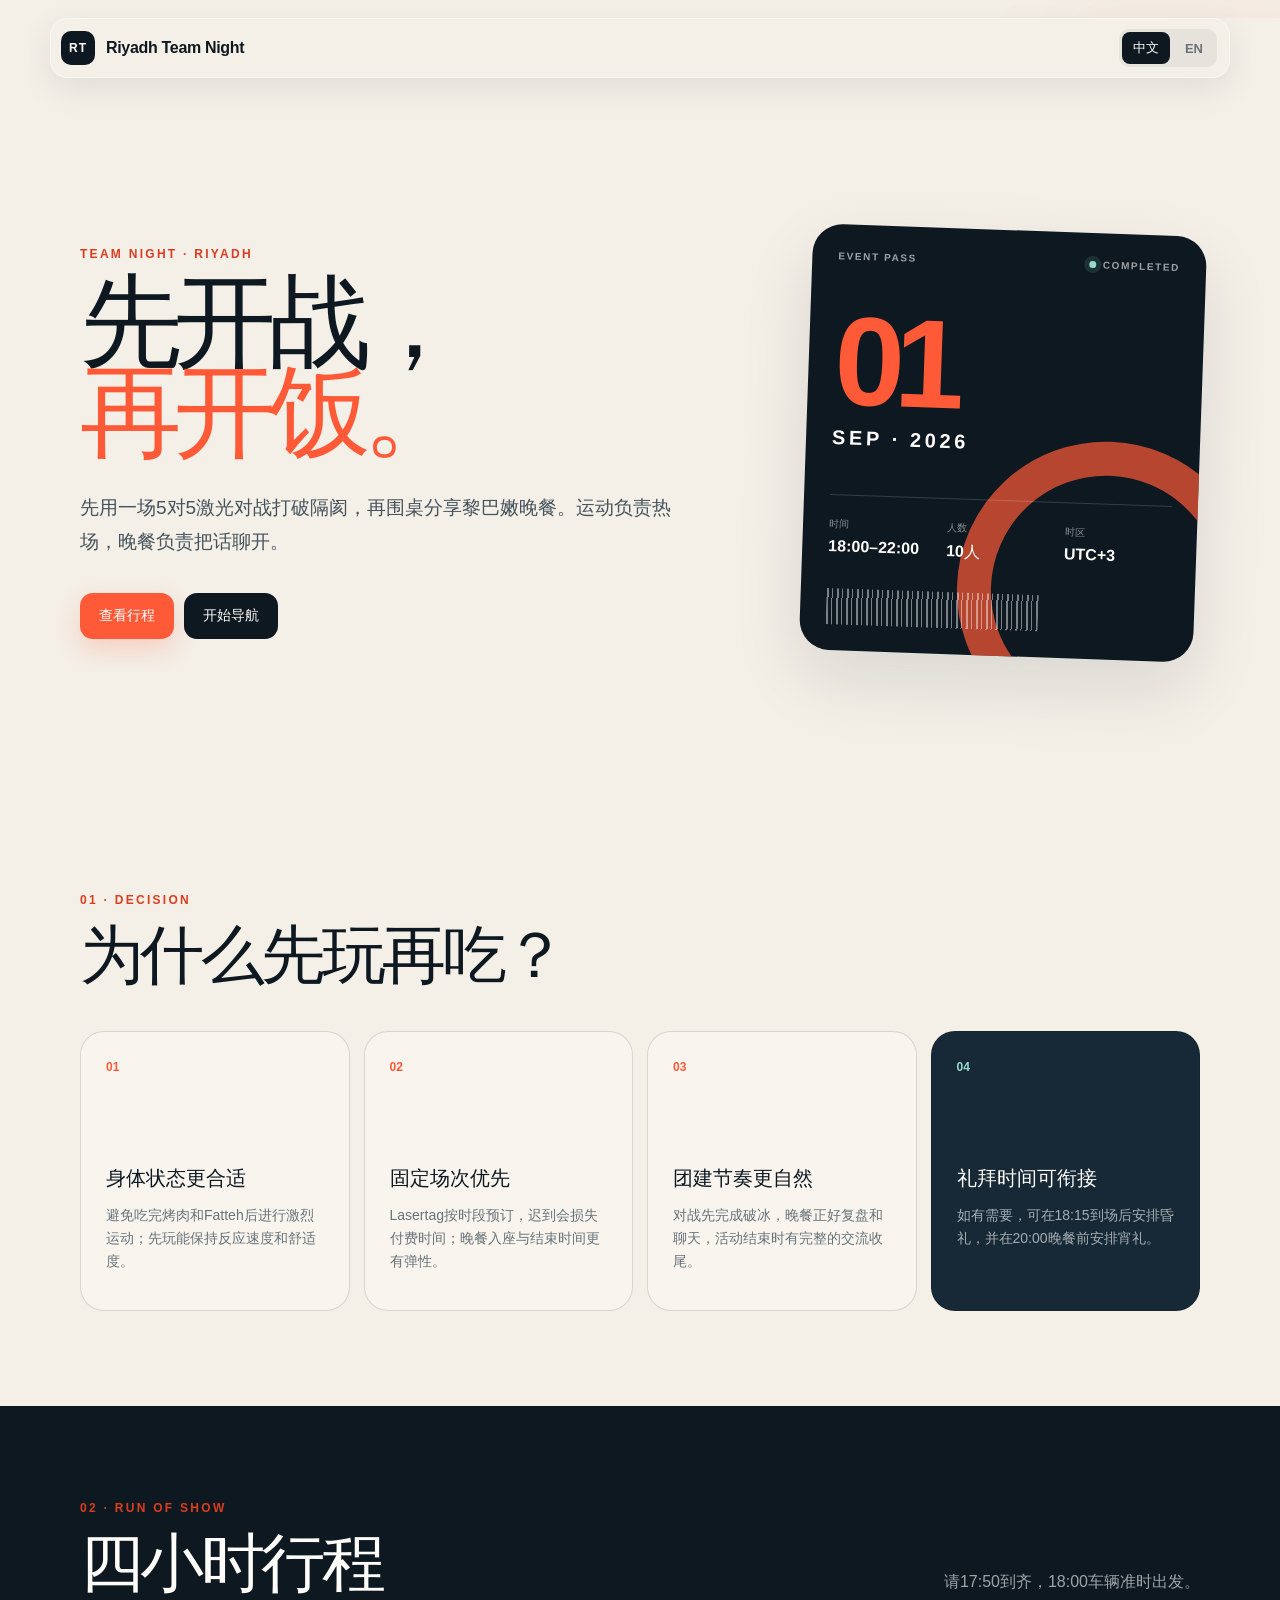
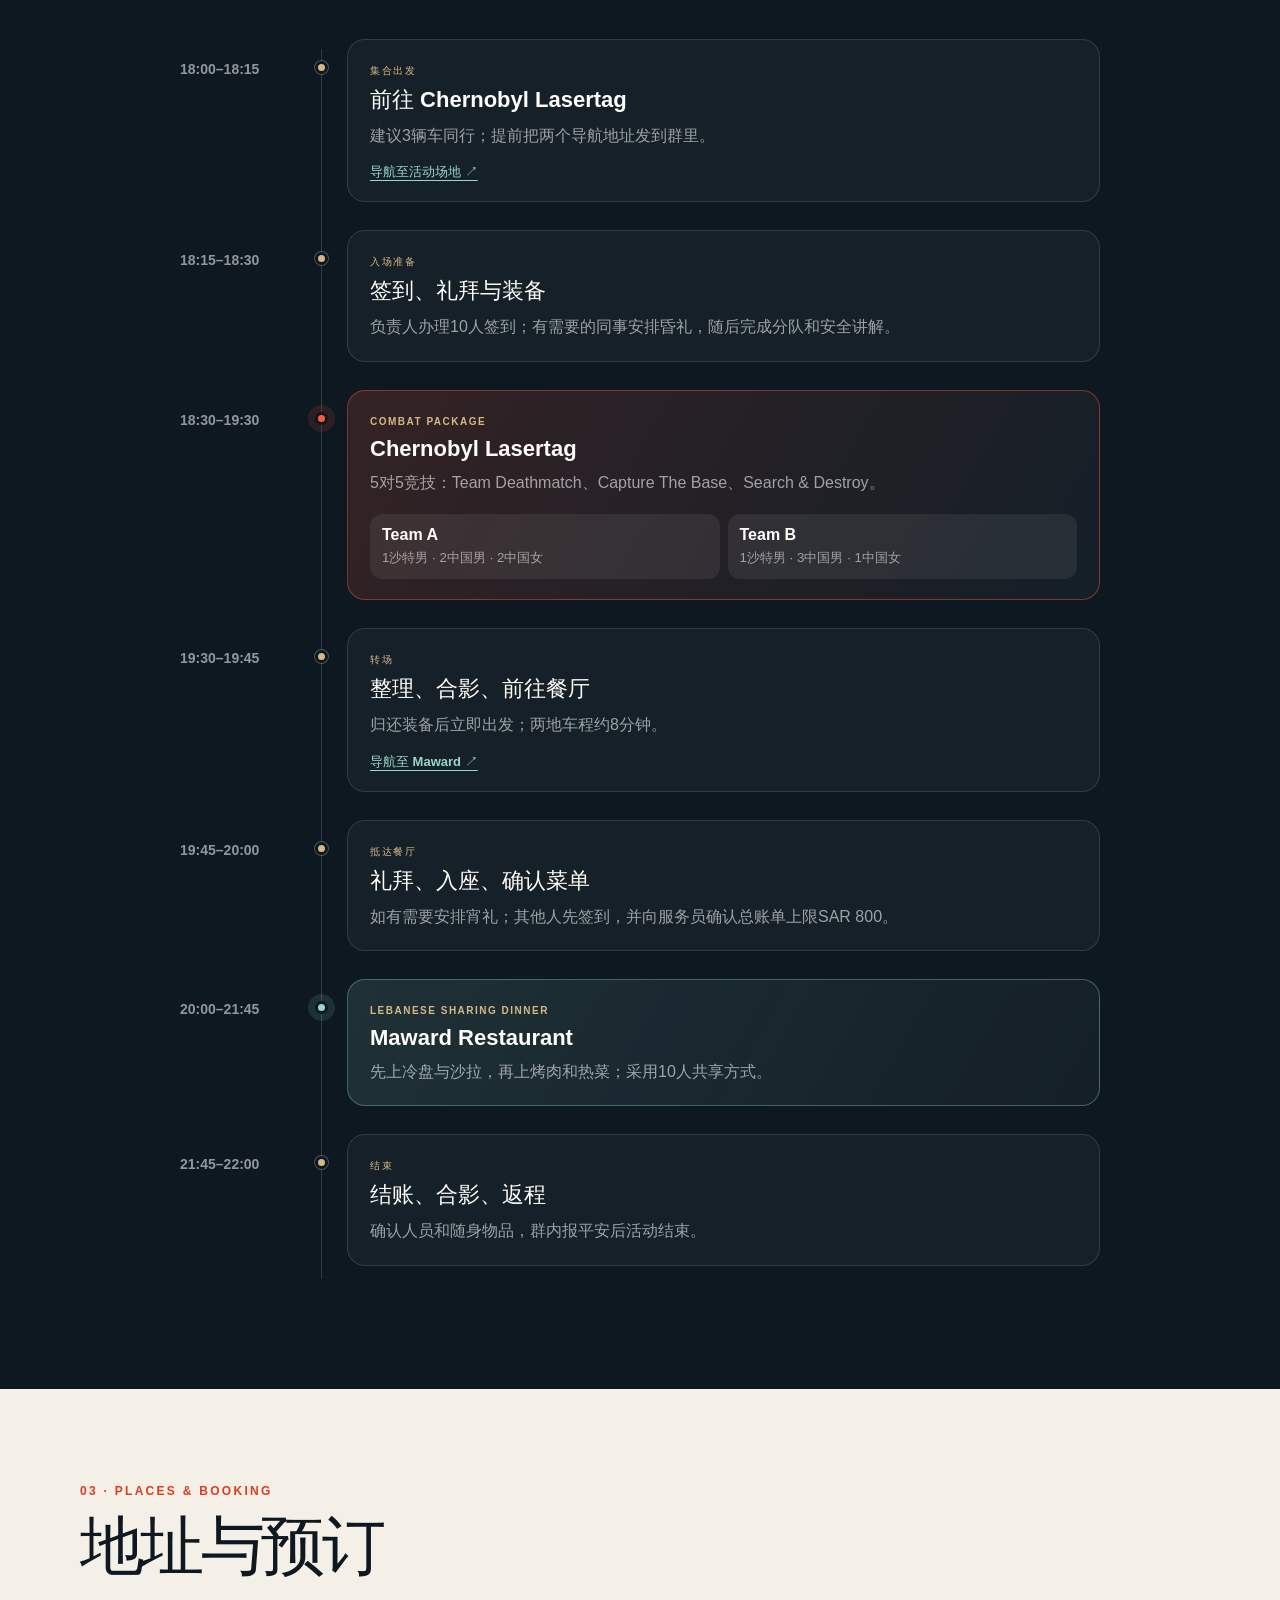
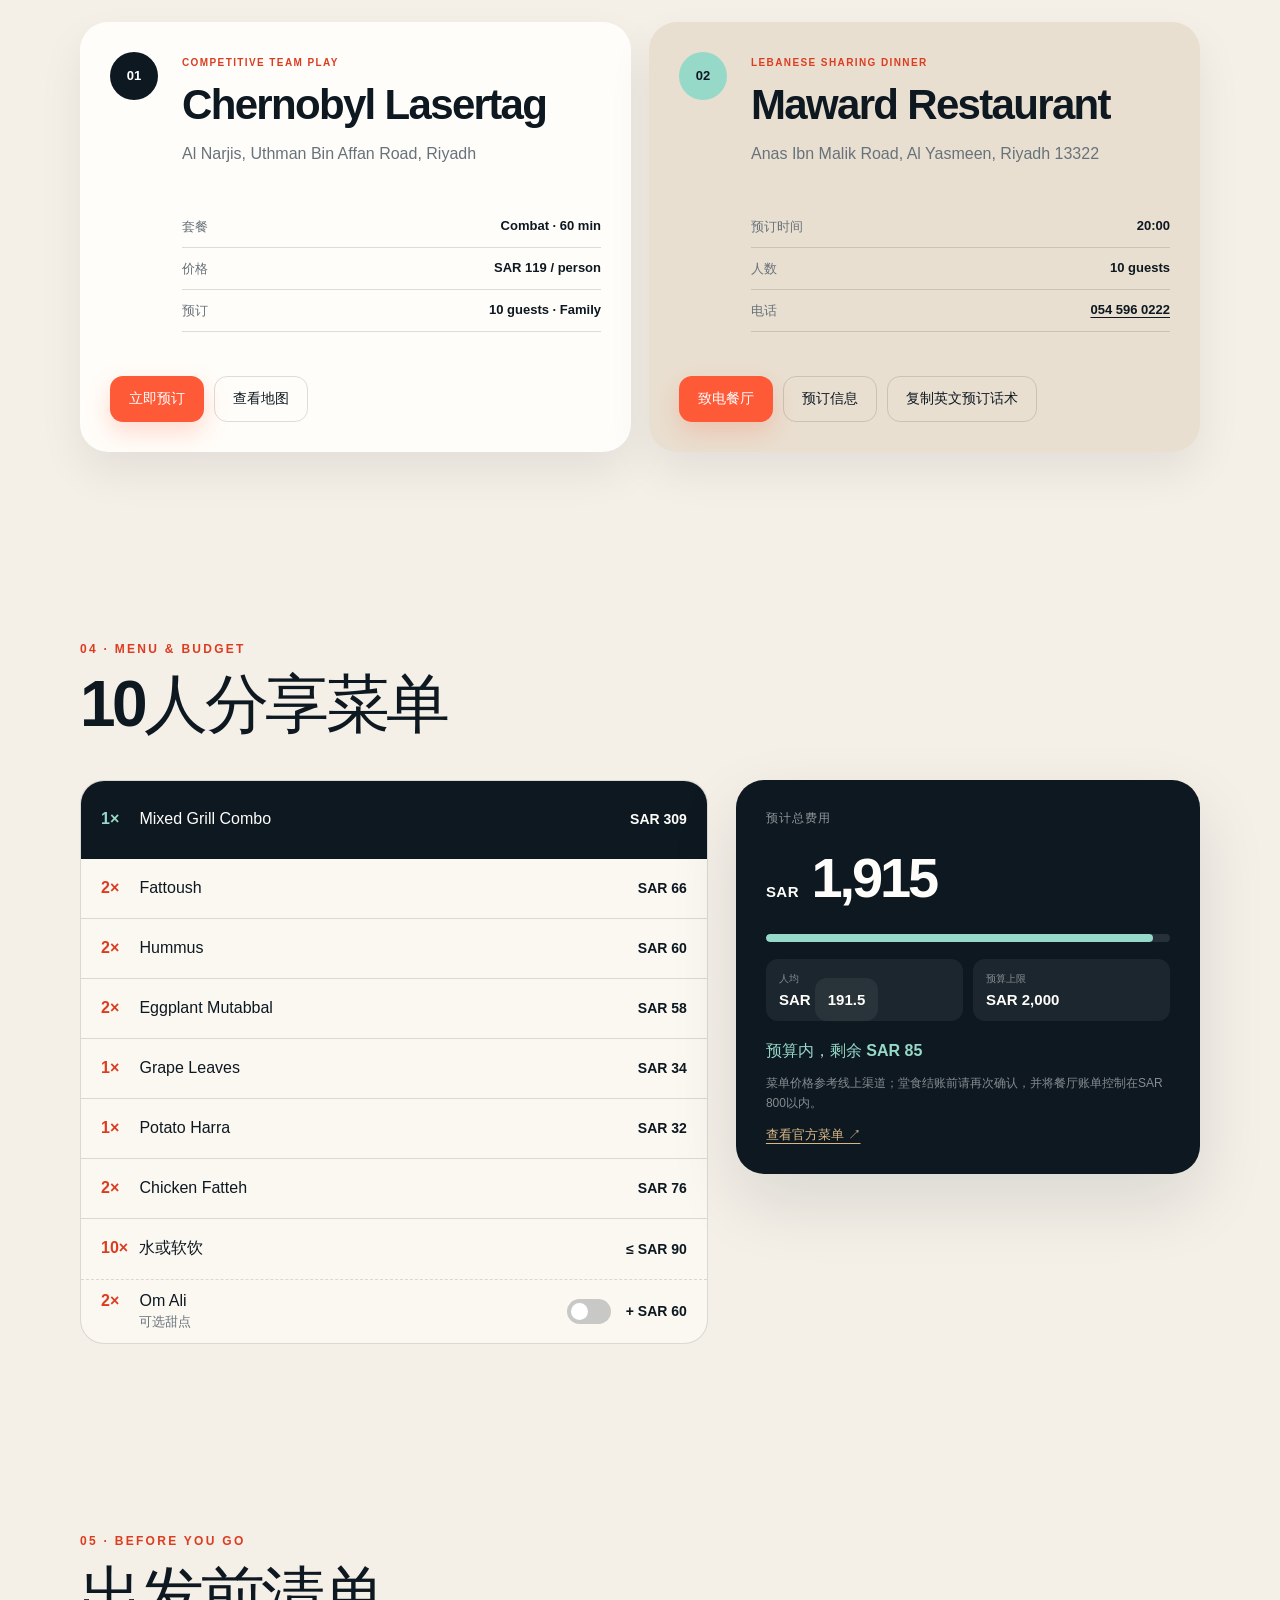
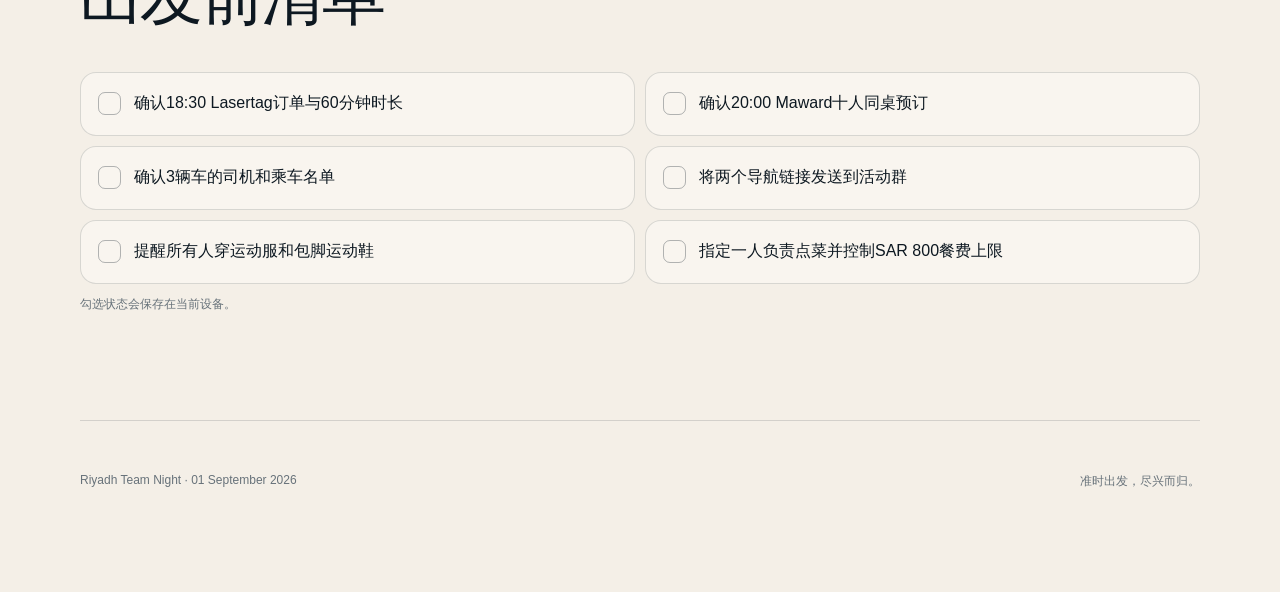
==== index.html @ de6ee54b "Publish Riyadh team night guide" ====
<!doctype html>
<html lang="zh-CN">
  <head>
    <meta charset="UTF-8" />
    <meta name="viewport" content="width=device-width, initial-scale=1.0" />
    <meta name="theme-color" content="#0d1821" />
    <meta
      name="description"
      content="2026年9月1日利雅得团队建设活动攻略：Chernobyl Lasertag 与 Maward Lebanese Dinner。"
    />
    <title>Riyadh Team Night · 团建活动攻略</title>
    <link rel="stylesheet" href="styles.css" />
    <script src="app.js" defer></script>
  </head>
  <body>
    <div class="ambient ambient-one"></div>
    <div class="ambient ambient-two"></div>

    <header class="site-header">
      <a class="brand" href="#top" aria-label="Riyadh Team Night home">
        <span class="brand-mark">RT</span>
        <span>Riyadh Team Night</span>
      </a>
      <nav class="header-actions" aria-label="Page tools">
        <button class="language-button is-active" data-language="zh" type="button">中文</button>
        <button class="language-button" data-language="en" type="button">EN</button>
      </nav>
    </header>

    <main id="top">
      <section class="hero section-shell">
        <div class="hero-copy">
          <p class="eyebrow" data-i18n="heroEyebrow">TEAM NIGHT · RIYADH</p>
          <h1 data-i18n="heroTitle">先开战，<br /><span>再开饭。</span></h1>
          <p class="hero-lead" data-i18n="heroLead">
            先用一场5对5激光对战打破隔阂，再围桌分享黎巴嫩晚餐。运动负责热场，晚餐负责把话聊开。
          </p>
          <div class="hero-actions">
            <a class="button button-primary" href="#schedule" data-i18n="viewSchedule">查看行程</a>
            <a
              class="button button-secondary"
              href="https://www.google.com/maps/dir/?api=1&origin=24.828769,46.651329&destination=Chernobyl%20Lasertag%2C%20Riyadh&travelmode=driving"
              target="_blank"
              rel="noreferrer"
              data-i18n="startNavigation"
            >开始导航</a>
          </div>
        </div>

        <aside class="event-pass" aria-label="Event summary">
          <div class="pass-topline">
            <span data-i18n="eventPass">EVENT PASS</span>
            <span class="live-dot"><i></i><span data-countdown>READY</span></span>
          </div>
          <p class="pass-date">01</p>
          <p class="pass-month">SEP · 2026</p>
          <dl class="pass-details">
            <div>
              <dt data-i18n="timeLabel">时间</dt>
              <dd>18:00–22:00</dd>
            </div>
            <div>
              <dt data-i18n="peopleLabel">人数</dt>
              <dd data-i18n="peopleValue">10人</dd>
            </div>
            <div>
              <dt data-i18n="timezoneLabel">时区</dt>
              <dd>UTC+3</dd>
            </div>
          </dl>
          <div class="barcode" aria-hidden="true"></div>
        </aside>
      </section>

      <section class="decision section-shell" aria-labelledby="decision-title">
        <div class="section-heading">
          <p class="section-kicker">01 · DECISION</p>
          <h2 id="decision-title" data-i18n="decisionTitle">为什么先玩再吃？</h2>
        </div>
        <div class="decision-grid">
          <article class="reason-card">
            <span class="reason-number">01</span>
            <h3 data-i18n="reasonOneTitle">身体状态更合适</h3>
            <p data-i18n="reasonOneBody">避免吃完烤肉和Fatteh后进行激烈运动；先玩能保持反应速度和舒适度。</p>
          </article>
          <article class="reason-card">
            <span class="reason-number">02</span>
            <h3 data-i18n="reasonTwoTitle">固定场次优先</h3>
            <p data-i18n="reasonTwoBody">Lasertag按时段预订，迟到会损失付费时间；晚餐入座与结束时间更有弹性。</p>
          </article>
          <article class="reason-card">
            <span class="reason-number">03</span>
            <h3 data-i18n="reasonThreeTitle">团建节奏更自然</h3>
            <p data-i18n="reasonThreeBody">对战先完成破冰，晚餐正好复盘和聊天，活动结束时有完整的交流收尾。</p>
          </article>
          <article class="reason-card prayer-card">
            <span class="reason-number">04</span>
            <h3 data-i18n="reasonFourTitle">礼拜时间可衔接</h3>
            <p data-i18n="reasonFourBody">如有需要，可在18:15到场后安排昏礼，并在20:00晚餐前安排宵礼。</p>
          </article>
        </div>
      </section>

      <section class="schedule section-shell" id="schedule" aria-labelledby="schedule-title">
        <div class="section-heading schedule-heading">
          <div>
            <p class="section-kicker">02 · RUN OF SHOW</p>
            <h2 id="schedule-title" data-i18n="scheduleTitle">四小时行程</h2>
          </div>
          <p class="section-note" data-i18n="scheduleNote">请17:50到齐，18:00车辆准时出发。</p>
        </div>

        <div class="timeline">
          <article class="timeline-item is-transit">
            <time>18:00–18:15</time>
            <div class="timeline-dot"></div>
            <div class="timeline-card">
              <span class="tag" data-i18n="transitTag">集合出发</span>
              <h3 data-i18n="departTitle">前往 Chernobyl Lasertag</h3>
              <p data-i18n="departBody">建议3辆车同行；提前把两个导航地址发到群里。</p>
              <a href="https://www.google.com/maps/dir/?api=1&origin=24.828769,46.651329&destination=Chernobyl%20Lasertag%2C%20Riyadh&travelmode=driving" target="_blank" rel="noreferrer" data-i18n="navActivity">导航至活动场地 ↗</a>
            </div>
          </article>

          <article class="timeline-item">
            <time>18:15–18:30</time>
            <div class="timeline-dot"></div>
            <div class="timeline-card">
              <span class="tag" data-i18n="prepareTag">入场准备</span>
              <h3 data-i18n="checkinTitle">签到、礼拜与装备</h3>
              <p data-i18n="checkinBody">负责人办理10人签到；有需要的同事安排昏礼，随后完成分队和安全讲解。</p>
            </div>
          </article>

          <article class="timeline-item is-highlight">
            <time>18:30–19:30</time>
            <div class="timeline-dot"></div>
            <div class="timeline-card">
              <span class="tag">COMBAT PACKAGE</span>
              <h3>Chernobyl Lasertag</h3>
              <p data-i18n="gameBody">5对5竞技：Team Deathmatch、Capture The Base、Search &amp; Destroy。</p>
              <div class="team-split">
                <span><b>Team A</b><small data-i18n="teamA">1沙特男 · 2中国男 · 2中国女</small></span>
                <span><b>Team B</b><small data-i18n="teamB">1沙特男 · 3中国男 · 1中国女</small></span>
              </div>
            </div>
          </article>

          <article class="timeline-item is-transit">
            <time>19:30–19:45</time>
            <div class="timeline-dot"></div>
            <div class="timeline-card">
              <span class="tag" data-i18n="transferTag">转场</span>
              <h3 data-i18n="transferTitle">整理、合影、前往餐厅</h3>
              <p data-i18n="transferBody">归还装备后立即出发；两地车程约8分钟。</p>
              <a href="https://www.google.com/maps/dir/?api=1&origin=Chernobyl%20Lasertag%2C%20Riyadh&destination=Maward%20Restaurant%20Al%20Yasmeen%2C%20Riyadh&travelmode=driving" target="_blank" rel="noreferrer" data-i18n="navDinner">导航至 Maward ↗</a>
            </div>
          </article>

          <article class="timeline-item">
            <time>19:45–20:00</time>
            <div class="timeline-dot"></div>
            <div class="timeline-card">
              <span class="tag" data-i18n="arrivalTag">抵达餐厅</span>
              <h3 data-i18n="arrivalTitle">礼拜、入座、确认菜单</h3>
              <p data-i18n="arrivalBody">如有需要安排宵礼；其他人先签到，并向服务员确认总账单上限SAR 800。</p>
            </div>
          </article>

          <article class="timeline-item is-highlight is-dinner">
            <time>20:00–21:45</time>
            <div class="timeline-dot"></div>
            <div class="timeline-card">
              <span class="tag">LEBANESE SHARING DINNER</span>
              <h3>Maward Restaurant</h3>
              <p data-i18n="dinnerBody">先上冷盘与沙拉，再上烤肉和热菜；采用10人共享方式。</p>
            </div>
          </article>

          <article class="timeline-item">
            <time>21:45–22:00</time>
            <div class="timeline-dot"></div>
            <div class="timeline-card">
              <span class="tag" data-i18n="finishTag">结束</span>
              <h3 data-i18n="finishTitle">结账、合影、返程</h3>
              <p data-i18n="finishBody">确认人员和随身物品，群内报平安后活动结束。</p>
            </div>
          </article>
        </div>
      </section>

      <section class="places section-shell" aria-labelledby="places-title">
        <div class="section-heading">
          <p class="section-kicker">03 · PLACES &amp; BOOKING</p>
          <h2 id="places-title" data-i18n="placesTitle">地址与预订</h2>
        </div>
        <div class="place-grid">
          <article class="place-card activity-place">
            <div class="place-number">01</div>
            <div>
              <p class="place-type">COMPETITIVE TEAM PLAY</p>
              <h3>Chernobyl Lasertag</h3>
              <p class="address">Al Narjis, Uthman Bin Affan Road, Riyadh</p>
              <dl class="place-facts">
                <div><dt data-i18n="packageLabel">套餐</dt><dd>Combat · 60 min</dd></div>
                <div><dt data-i18n="priceLabel">价格</dt><dd>SAR 119 / person</dd></div>
                <div><dt data-i18n="bookingLabel">预订</dt><dd>10 guests · Family</dd></div>
              </dl>
            </div>
            <div class="place-actions">
              <a class="button button-primary" href="https://www.chernobylarena.com/booking/?package=16002" target="_blank" rel="noreferrer" data-i18n="bookNow">立即预订</a>
              <a class="button button-quiet" href="https://www.google.com/maps/search/?api=1&query=Chernobyl%20Lasertag%2C%20Riyadh" target="_blank" rel="noreferrer" data-i18n="openMap">查看地图</a>
            </div>
          </article>

          <article class="place-card dinner-place">
            <div class="place-number">02</div>
            <div>
              <p class="place-type">LEBANESE SHARING DINNER</p>
              <h3>Maward Restaurant</h3>
              <p class="address">Anas Ibn Malik Road, Al Yasmeen, Riyadh 13322</p>
              <dl class="place-facts">
                <div><dt data-i18n="reservationTime">预订时间</dt><dd>20:00</dd></div>
                <div><dt data-i18n="partySize">人数</dt><dd>10 guests</dd></div>
                <div><dt data-i18n="phoneLabel">电话</dt><dd><a href="tel:+966545960222">054 596 0222</a></dd></div>
              </dl>
            </div>
            <div class="place-actions">
              <a class="button button-primary" href="tel:+966545960222" data-i18n="callRestaurant">致电餐厅</a>
              <a class="button button-quiet" href="https://www.ma-ward.com/reservations.html" target="_blank" rel="noreferrer" data-i18n="reservationInfo">预订信息</a>
              <button class="button button-quiet" type="button" data-copy-booking data-i18n="copyMessage">复制英文预订话术</button>
            </div>
          </article>
        </div>
      </section>

      <section class="menu-budget section-shell" aria-labelledby="budget-title">
        <div class="section-heading">
          <p class="section-kicker">04 · MENU &amp; BUDGET</p>
          <h2 id="budget-title" data-i18n="budgetTitle">10人分享菜单</h2>
        </div>
        <div class="budget-layout">
          <div class="menu-list">
            <div class="menu-row menu-featured"><span><b>1×</b> Mixed Grill Combo</span><strong>SAR 309</strong></div>
            <div class="menu-row"><span><b>2×</b> Fattoush</span><strong>SAR 66</strong></div>
            <div class="menu-row"><span><b>2×</b> Hummus</span><strong>SAR 60</strong></div>
            <div class="menu-row"><span><b>2×</b> Eggplant Mutabbal</span><strong>SAR 58</strong></div>
            <div class="menu-row"><span><b>1×</b> Grape Leaves</span><strong>SAR 34</strong></div>
            <div class="menu-row"><span><b>1×</b> Potato Harra</span><strong>SAR 32</strong></div>
            <div class="menu-row"><span><b>2×</b> Chicken Fatteh</span><strong>SAR 76</strong></div>
            <div class="menu-row"><span><b>10×</b> <span data-i18n="drinks">水或软饮</span></span><strong>≤ SAR 90</strong></div>
            <label class="dessert-toggle">
              <span><b>2×</b> Om Ali <small data-i18n="optionalDessert">可选甜点</small></span>
              <span class="switch"><input type="checkbox" data-dessert-toggle /><i></i></span>
              <strong>+ SAR 60</strong>
            </label>
          </div>

          <aside class="budget-card">
            <p class="budget-label" data-i18n="estimatedTotal">预计总费用</p>
            <p class="budget-total"><small>SAR</small> <span data-total>1,915</span></p>
            <div class="budget-meter"><i data-budget-bar></i></div>
            <div class="budget-meta">
              <span><small data-i18n="perPerson">人均</small><b>SAR <span data-per-person>191.5</span></b></span>
              <span><small data-i18n="budgetCap">预算上限</small><b>SAR 2,000</b></span>
            </div>
            <p class="budget-status" data-budget-status data-i18n="withinBudget">预算内，剩余 SAR 85</p>
            <p class="budget-disclaimer" data-i18n="priceDisclaimer">菜单价格参考线上渠道；堂食结账前请再次确认，并将餐厅账单控制在SAR 800以内。</p>
            <a href="https://www.ma-ward.com/restaurant-menu.html" target="_blank" rel="noreferrer" data-i18n="viewMenu">查看官方菜单 ↗</a>
          </aside>
        </div>
      </section>

      <section class="checklist section-shell" aria-labelledby="checklist-title">
        <div class="section-heading">
          <p class="section-kicker">05 · BEFORE YOU GO</p>
          <h2 id="checklist-title" data-i18n="checklistTitle">出发前清单</h2>
        </div>
        <div class="checklist-grid">
          <label><input type="checkbox" data-check="laser-booking" /><i></i><span data-i18n="checkOne">确认18:30 Lasertag订单与60分钟时长</span></label>
          <label><input type="checkbox" data-check="restaurant-booking" /><i></i><span data-i18n="checkTwo">确认20:00 Maward十人同桌预订</span></label>
          <label><input type="checkbox" data-check="drivers" /><i></i><span data-i18n="checkThree">确认3辆车的司机和乘车名单</span></label>
          <label><input type="checkbox" data-check="maps" /><i></i><span data-i18n="checkFour">将两个导航链接发送到活动群</span></label>
          <label><input type="checkbox" data-check="clothing" /><i></i><span data-i18n="checkFive">提醒所有人穿运动服和包脚运动鞋</span></label>
          <label><input type="checkbox" data-check="budget" /><i></i><span data-i18n="checkSix">指定一人负责点菜并控制SAR 800餐费上限</span></label>
        </div>
        <p class="saved-note" data-i18n="savedNote">勾选状态会保存在当前设备。</p>
      </section>
    </main>

    <footer>
      <p>Riyadh Team Night · 01 September 2026</p>
      <p data-i18n="footerNote">准时出发，尽兴而归。</p>
    </footer>

    <div class="mobile-actions" aria-label="Quick actions">
      <a href="https://www.google.com/maps/dir/?api=1&origin=24.828769,46.651329&destination=Chernobyl%20Lasertag%2C%20Riyadh&travelmode=driving" target="_blank" rel="noreferrer" data-i18n="navigationShort">导航</a>
      <a href="https://www.chernobylarena.com/booking/?package=16002" target="_blank" rel="noreferrer" data-i18n="bookingShort">预订</a>
      <a href="tel:+966545960222" data-i18n="callShort">电话</a>
    </div>

    <div class="toast" role="status" aria-live="polite" data-toast></div>
  </body>
</html>
---- styles.css ----
:root {
  --ink: #0d1821;
  --ink-soft: #172936;
  --paper: #f4efe7;
  --paper-deep: #e9dfd0;
  --sand: #d9b785;
  --signal: #ff5a38;
  --signal-dark: #dc3d20;
  --mint: #97d9c8;
  --white: #fffdf9;
  --muted: #67727a;
  --line: rgba(13, 24, 33, 0.14);
  --radius: 24px;
  --shadow: 0 28px 70px rgba(13, 24, 33, 0.11);
  font-family: Inter, ui-sans-serif, -apple-system, BlinkMacSystemFont, "Segoe UI", "PingFang SC", "Microsoft YaHei", sans-serif;
  color: var(--ink);
  background: var(--paper);
  font-synthesis: none;
}

* { box-sizing: border-box; }
html { scroll-behavior: smooth; }
body { margin: 0; min-width: 320px; overflow-x: hidden; background: var(--paper); }
a { color: inherit; }
button, input { font: inherit; }
button, a { -webkit-tap-highlight-color: transparent; }

.ambient {
  position: fixed;
  z-index: -1;
  width: 420px;
  height: 420px;
  border-radius: 50%;
  filter: blur(90px);
  opacity: 0.18;
  pointer-events: none;
}
.ambient-one { top: 80px; right: -180px; background: var(--signal); }
.ambient-two { top: 850px; left: -250px; background: var(--mint); }

.site-header {
  position: sticky;
  top: 0;
  z-index: 20;
  display: flex;
  justify-content: space-between;
  align-items: center;
  width: min(1180px, calc(100% - 40px));
  margin: 18px auto 0;
  padding: 10px 12px 10px 10px;
  border: 1px solid rgba(255,255,255,.44);
  border-radius: 18px;
  background: rgba(244, 239, 231, 0.82);
  backdrop-filter: blur(18px);
  box-shadow: 0 10px 35px rgba(13,24,33,.08);
}
.brand { display: flex; align-items: center; gap: 11px; text-decoration: none; font-weight: 800; letter-spacing: -.02em; }
.brand-mark { display: grid; place-items: center; width: 34px; height: 34px; color: var(--white); background: var(--ink); border-radius: 10px; font-size: 12px; letter-spacing: .08em; }
.header-actions { display: flex; gap: 4px; padding: 3px; border-radius: 10px; background: rgba(13,24,33,.06); }
.language-button { border: 0; padding: 7px 11px; border-radius: 8px; color: var(--muted); background: transparent; cursor: pointer; font-size: 13px; font-weight: 700; }
.language-button.is-active { color: var(--white); background: var(--ink); }

.section-shell { width: min(1120px, calc(100% - 40px)); margin: 0 auto; }
.hero { display: grid; grid-template-columns: 1.25fr .75fr; align-items: center; gap: 70px; min-height: 720px; padding: 95px 0 85px; }
.eyebrow, .section-kicker { margin: 0 0 16px; color: var(--signal-dark); font-size: 12px; font-weight: 900; letter-spacing: .19em; }
.hero h1 { margin: 0; font-size: clamp(62px, 8vw, 112px); line-height: .88; letter-spacing: -.075em; }
.hero h1 span { color: var(--signal); }
.hero-lead { max-width: 600px; margin: 34px 0 0; color: #45535d; font-size: 19px; line-height: 1.8; }
.hero-actions, .place-actions { display: flex; flex-wrap: wrap; gap: 10px; margin-top: 34px; }
.button { display: inline-flex; align-items: center; justify-content: center; min-height: 46px; padding: 0 18px; border: 1px solid transparent; border-radius: 13px; text-decoration: none; font-size: 14px; font-weight: 800; cursor: pointer; transition: transform .2s ease, box-shadow .2s ease, background .2s ease; }
.button:hover { transform: translateY(-2px); }
.button-primary { color: white; background: var(--signal); box-shadow: 0 10px 25px rgba(255,90,56,.22); }
.button-primary:hover { background: var(--signal-dark); }
.button-secondary { color: var(--white); background: var(--ink); }
.button-quiet { border-color: var(--line); color: var(--ink); background: transparent; }

.event-pass { position: relative; overflow: hidden; padding: 26px; color: var(--white); background: var(--ink); border-radius: 30px; box-shadow: var(--shadow); transform: rotate(2deg); }
.event-pass::after { content: ""; position: absolute; right: -60px; bottom: -80px; width: 230px; height: 230px; border: 34px solid rgba(255,90,56,.7); border-radius: 50%; }
.pass-topline { display: flex; justify-content: space-between; color: rgba(255,255,255,.6); font-size: 10px; font-weight: 800; letter-spacing: .16em; }
.live-dot { display: flex; align-items: center; gap: 7px; }
.live-dot i { width: 7px; height: 7px; border-radius: 50%; background: var(--mint); box-shadow: 0 0 0 5px rgba(151,217,200,.12); }
.pass-date { margin: 50px 0 -12px; color: var(--signal); font-size: 126px; font-weight: 900; line-height: .8; letter-spacing: -.08em; }
.pass-month { margin: 26px 0 45px; font-size: 20px; font-weight: 800; letter-spacing: .18em; }
.pass-details { position: relative; z-index: 1; display: grid; grid-template-columns: repeat(3, 1fr); gap: 12px; padding-top: 22px; border-top: 1px solid rgba(255,255,255,.16); }
.pass-details dt { color: rgba(255,255,255,.5); font-size: 10px; text-transform: uppercase; }
.pass-details dd { margin: 6px 0 0; font-weight: 800; }
.barcode { position: relative; z-index: 1; width: 62%; height: 36px; margin-top: 30px; opacity: .45; background: repeating-linear-gradient(90deg, #fff 0 2px, transparent 2px 5px, #fff 5px 6px, transparent 6px 10px); }

.decision, .schedule, .places, .menu-budget, .checklist { padding: 95px 0; }
.section-heading { margin-bottom: 44px; }
.section-heading h2 { max-width: 760px; margin: 0; font-size: clamp(38px, 5vw, 66px); line-height: 1; letter-spacing: -.055em; }
.decision-grid { display: grid; grid-template-columns: repeat(4, 1fr); gap: 14px; }
.reason-card { min-height: 280px; padding: 25px; border: 1px solid var(--line); border-radius: var(--radius); background: rgba(255,253,249,.44); }
.reason-card:hover { background: var(--white); box-shadow: 0 18px 40px rgba(13,24,33,.08); transform: translateY(-3px); transition: .25s ease; }
.reason-number { color: var(--signal); font-size: 12px; font-weight: 900; }
.reason-card h3 { margin: 90px 0 12px; font-size: 20px; }
.reason-card p { margin: 0; color: var(--muted); line-height: 1.65; font-size: 14px; }
.prayer-card { color: var(--white); background: var(--ink-soft); }
.prayer-card:hover { background: var(--ink); }
.prayer-card p { color: rgba(255,255,255,.62); }
.prayer-card .reason-number { color: var(--mint); }

.schedule { width: 100%; max-width: none; padding-left: max(20px, calc((100% - 1120px)/2)); padding-right: max(20px, calc((100% - 1120px)/2)); background: var(--ink); color: var(--white); }
.schedule-heading { display: flex; align-items: flex-end; justify-content: space-between; gap: 35px; }
.section-note { max-width: 390px; margin: 0; color: rgba(255,255,255,.6); line-height: 1.7; }
.timeline { position: relative; max-width: 920px; margin: 0 auto; }
.timeline::before { content: ""; position: absolute; top: 10px; bottom: 15px; left: 141px; width: 1px; background: rgba(255,255,255,.15); }
.timeline-item { position: relative; display: grid; grid-template-columns: 115px 24px 1fr; gap: 14px; padding: 0 0 28px; }
.timeline-item time { padding-top: 22px; color: rgba(255,255,255,.55); font-size: 14px; font-weight: 800; font-variant-numeric: tabular-nums; }
.timeline-dot { position: relative; z-index: 1; width: 13px; height: 13px; margin: 22px auto 0; border: 3px solid var(--ink); border-radius: 50%; background: var(--sand); box-shadow: 0 0 0 1px rgba(255,255,255,.25); }
.timeline-card { padding: 20px 22px; border: 1px solid rgba(255,255,255,.12); border-radius: 18px; background: rgba(255,255,255,.035); }
.timeline-card h3 { margin: 7px 0 8px; font-size: 22px; }
.timeline-card p { margin: 0; color: rgba(255,255,255,.58); line-height: 1.65; }
.timeline-card a { display: inline-block; margin-top: 14px; color: var(--mint); font-size: 13px; font-weight: 800; text-underline-offset: 4px; }
.tag { color: var(--sand); font-size: 10px; font-weight: 900; letter-spacing: .15em; }
.is-highlight .timeline-dot { background: var(--signal); box-shadow: 0 0 0 7px rgba(255,90,56,.13); }
.is-highlight .timeline-card { border-color: rgba(255,90,56,.42); background: linear-gradient(120deg, rgba(255,90,56,.16), rgba(255,255,255,.03)); }
.is-dinner .timeline-dot { background: var(--mint); box-shadow: 0 0 0 7px rgba(151,217,200,.12); }
.is-dinner .timeline-card { border-color: rgba(151,217,200,.35); background: linear-gradient(120deg, rgba(151,217,200,.13), rgba(255,255,255,.03)); }
.team-split { display: grid; grid-template-columns: 1fr 1fr; gap: 8px; margin-top: 18px; }
.team-split span { padding: 12px; border-radius: 12px; background: rgba(255,255,255,.07); }
.team-split b, .team-split small { display: block; }
.team-split small { margin-top: 5px; color: rgba(255,255,255,.55); }

.place-grid { display: grid; grid-template-columns: 1fr 1fr; gap: 18px; }
.place-card { display: grid; grid-template-columns: auto 1fr; gap: 24px; min-height: 430px; padding: 30px; border-radius: 28px; background: var(--white); box-shadow: 0 20px 45px rgba(13,24,33,.07); }
.place-number { display: grid; place-items: center; width: 48px; height: 48px; border-radius: 50%; color: white; background: var(--ink); font-size: 13px; font-weight: 900; }
.place-type { margin: 5px 0 16px; color: var(--signal-dark); font-size: 10px; font-weight: 900; letter-spacing: .14em; }
.place-card h3 { margin: 0; font-size: clamp(28px, 4vw, 42px); line-height: 1; letter-spacing: -.04em; }
.address { min-height: 46px; margin: 16px 0 30px; color: var(--muted); line-height: 1.55; }
.place-facts { display: grid; gap: 12px; margin: 0; }
.place-facts div { display: flex; justify-content: space-between; gap: 20px; padding-bottom: 11px; border-bottom: 1px solid var(--line); }
.place-facts dt { color: var(--muted); font-size: 13px; }
.place-facts dd { margin: 0; text-align: right; font-size: 13px; font-weight: 800; }
.place-facts a { text-underline-offset: 3px; }
.place-actions { grid-column: 1 / -1; align-self: end; margin-top: 10px; }
.dinner-place { background: var(--paper-deep); }
.dinner-place .place-number { color: var(--ink); background: var(--mint); }

.budget-layout { display: grid; grid-template-columns: 1.15fr .85fr; gap: 28px; align-items: start; }
.menu-list { overflow: hidden; border: 1px solid var(--line); border-radius: var(--radius); background: rgba(255,253,249,.62); }
.menu-row, .dessert-toggle { display: grid; grid-template-columns: 1fr auto; align-items: center; gap: 15px; min-height: 60px; padding: 12px 20px; border-bottom: 1px solid var(--line); }
.menu-row:last-of-type { border-bottom: 0; }
.menu-row b, .dessert-toggle b { display: inline-block; min-width: 34px; color: var(--signal-dark); }
.menu-row strong, .dessert-toggle strong { font-size: 14px; }
.menu-featured { min-height: 78px; color: var(--white); background: var(--ink); }
.menu-featured b { color: var(--mint); }
.dessert-toggle { grid-template-columns: 1fr auto auto; border-top: 1px dashed var(--line); border-bottom: 0; cursor: pointer; }
.dessert-toggle small { display: block; margin: 3px 0 0 38px; color: var(--muted); }
.switch { position: relative; width: 44px; height: 25px; }
.switch input { position: absolute; z-index: 2; inset: 0; width: 100%; height: 100%; margin: 0; opacity: 0; cursor: pointer; }
.switch i { position: absolute; inset: 0; border-radius: 20px; background: #c8c9c7; transition: .2s ease; }
.switch i::after { content: ""; position: absolute; top: 4px; left: 4px; width: 17px; height: 17px; border-radius: 50%; background: white; transition: .2s ease; }
.switch input:checked + i { background: var(--signal); }
.switch input:checked + i::after { transform: translateX(19px); }
.budget-card { position: sticky; top: 95px; padding: 30px; border-radius: 28px; color: var(--white); background: var(--ink); box-shadow: var(--shadow); }
.budget-label { margin: 0; color: rgba(255,255,255,.55); font-size: 12px; font-weight: 800; letter-spacing: .08em; }
.budget-total { margin: 18px 0 24px; font-size: 56px; font-weight: 900; letter-spacing: -.055em; }
.budget-total small { font-size: 15px; letter-spacing: .03em; }
.budget-meter { overflow: hidden; height: 8px; border-radius: 10px; background: rgba(255,255,255,.1); }
.budget-meter i { display: block; width: 95.75%; height: 100%; border-radius: inherit; background: var(--mint); transition: width .35s ease, background .35s ease; }
.budget-meta { display: grid; grid-template-columns: 1fr 1fr; gap: 10px; margin-top: 17px; }
.budget-meta span { padding: 13px; border-radius: 12px; background: rgba(255,255,255,.06); }
.budget-meta small, .budget-meta b { display: block; }
.budget-meta small { color: rgba(255,255,255,.48); font-size: 10px; }
.budget-meta b { margin-top: 5px; font-size: 15px; }
.budget-status { margin: 20px 0 0; color: var(--mint); font-weight: 800; }
.budget-disclaimer { color: rgba(255,255,255,.5); font-size: 12px; line-height: 1.65; }
.budget-card > a { color: var(--sand); font-size: 13px; font-weight: 800; text-underline-offset: 4px; }

.checklist-grid { display: grid; grid-template-columns: 1fr 1fr; gap: 10px; }
.checklist-grid label { display: flex; align-items: center; gap: 13px; min-height: 64px; padding: 15px 17px; border: 1px solid var(--line); border-radius: 16px; background: rgba(255,253,249,.46); cursor: pointer; }
.checklist-grid input { position: absolute; opacity: 0; }
.checklist-grid i { position: relative; flex: 0 0 23px; width: 23px; height: 23px; border: 1.5px solid rgba(13,24,33,.3); border-radius: 7px; }
.checklist-grid input:checked + i { border-color: var(--signal); background: var(--signal); }
.checklist-grid input:checked + i::after { content: ""; position: absolute; top: 4px; left: 7px; width: 6px; height: 10px; border: solid white; border-width: 0 2px 2px 0; transform: rotate(45deg); }
.checklist-grid label:has(input:checked) span { color: var(--muted); text-decoration: line-through; }
.saved-note { color: var(--muted); font-size: 12px; }

footer { display: flex; justify-content: space-between; gap: 20px; width: min(1120px, calc(100% - 40px)); margin: 0 auto; padding: 40px 0 90px; border-top: 1px solid var(--line); color: var(--muted); font-size: 12px; }
.mobile-actions { display: none; }
.toast { position: fixed; z-index: 50; left: 50%; bottom: 28px; padding: 12px 18px; border-radius: 12px; color: white; background: var(--ink); box-shadow: var(--shadow); opacity: 0; pointer-events: none; transform: translate(-50%, 20px); transition: .25s ease; }
.toast.is-visible { opacity: 1; transform: translate(-50%, 0); }

@media (max-width: 900px) {
  .hero { grid-template-columns: 1fr; gap: 40px; min-height: auto; padding-top: 80px; }
  .event-pass { max-width: 500px; transform: none; }
  .decision-grid { grid-template-columns: 1fr 1fr; }
  .reason-card { min-height: 240px; }
  .reason-card h3 { margin-top: 55px; }
  .place-grid, .budget-layout { grid-template-columns: 1fr; }
  .budget-card { position: static; }
}

@media (max-width: 620px) {
  .site-header, .section-shell, footer { width: min(100% - 28px, 1120px); }
  .site-header { margin-top: 10px; }
  .brand > span:last-child { display: none; }
  .hero { padding: 62px 0 55px; }
  .hero h1 { font-size: 61px; }
  .hero-lead { margin-top: 25px; font-size: 16px; }
  .hero-actions .button { flex: 1; }
  .event-pass { padding: 22px; }
  .pass-date { font-size: 105px; }
  .decision, .schedule, .places, .menu-budget, .checklist { padding-top: 70px; padding-bottom: 70px; }
  .decision-grid, .checklist-grid { grid-template-columns: 1fr; }
  .reason-card { min-height: 210px; }
  .schedule-heading { display: block; }
  .section-note { margin-top: 16px; }
  .timeline::before { left: 7px; }
  .timeline-item { grid-template-columns: 16px 1fr; gap: 12px; }
  .timeline-item time { grid-column: 2; padding: 0 0 7px; color: var(--sand); }
  .timeline-dot { position: absolute; top: 20px; left: 1px; margin: 0; }
  .timeline-card { grid-column: 2; }
  .team-split { grid-template-columns: 1fr; }
  .place-card { grid-template-columns: 1fr; padding: 24px; }
  .place-number { width: 40px; height: 40px; }
  .place-actions { grid-column: 1; }
  .place-actions .button { flex: 1 1 42%; }
  .menu-row, .dessert-toggle { padding-left: 15px; padding-right: 15px; font-size: 13px; }
  .budget-total { font-size: 48px; }
  footer { display: block; padding-bottom: 100px; }
  .mobile-actions { position: fixed; z-index: 30; right: 12px; bottom: 12px; left: 12px; display: grid; grid-template-columns: repeat(3, 1fr); gap: 5px; padding: 5px; border: 1px solid rgba(255,255,255,.15); border-radius: 16px; background: rgba(13,24,33,.92); backdrop-filter: blur(15px); box-shadow: 0 18px 45px rgba(13,24,33,.25); }
  .mobile-actions a { padding: 12px 8px; border-radius: 11px; color: white; text-align: center; text-decoration: none; font-size: 13px; font-weight: 800; }
  .mobile-actions a:first-child { background: var(--signal); }
  .toast { bottom: 82px; }
}

@media (prefers-reduced-motion: reduce) {
  html { scroll-behavior: auto; }
  *, *::before, *::after { transition: none !important; }
}
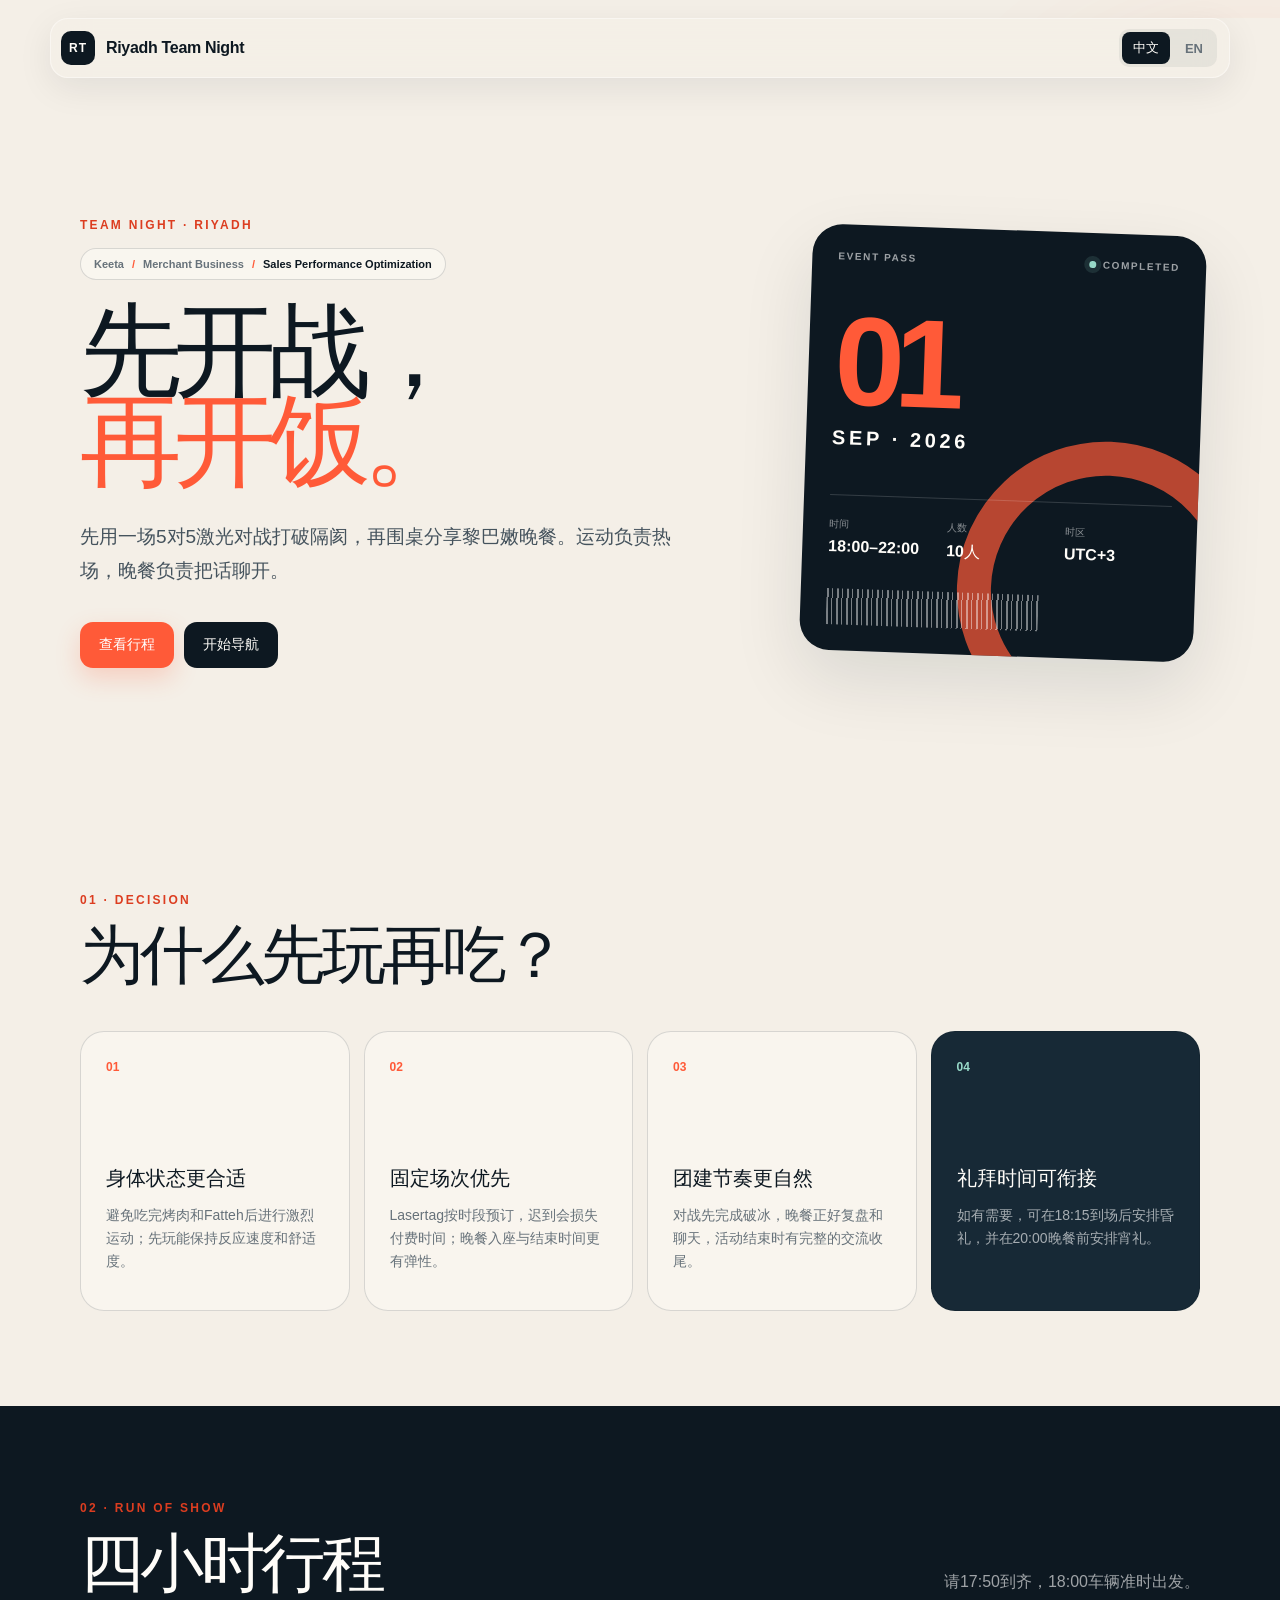
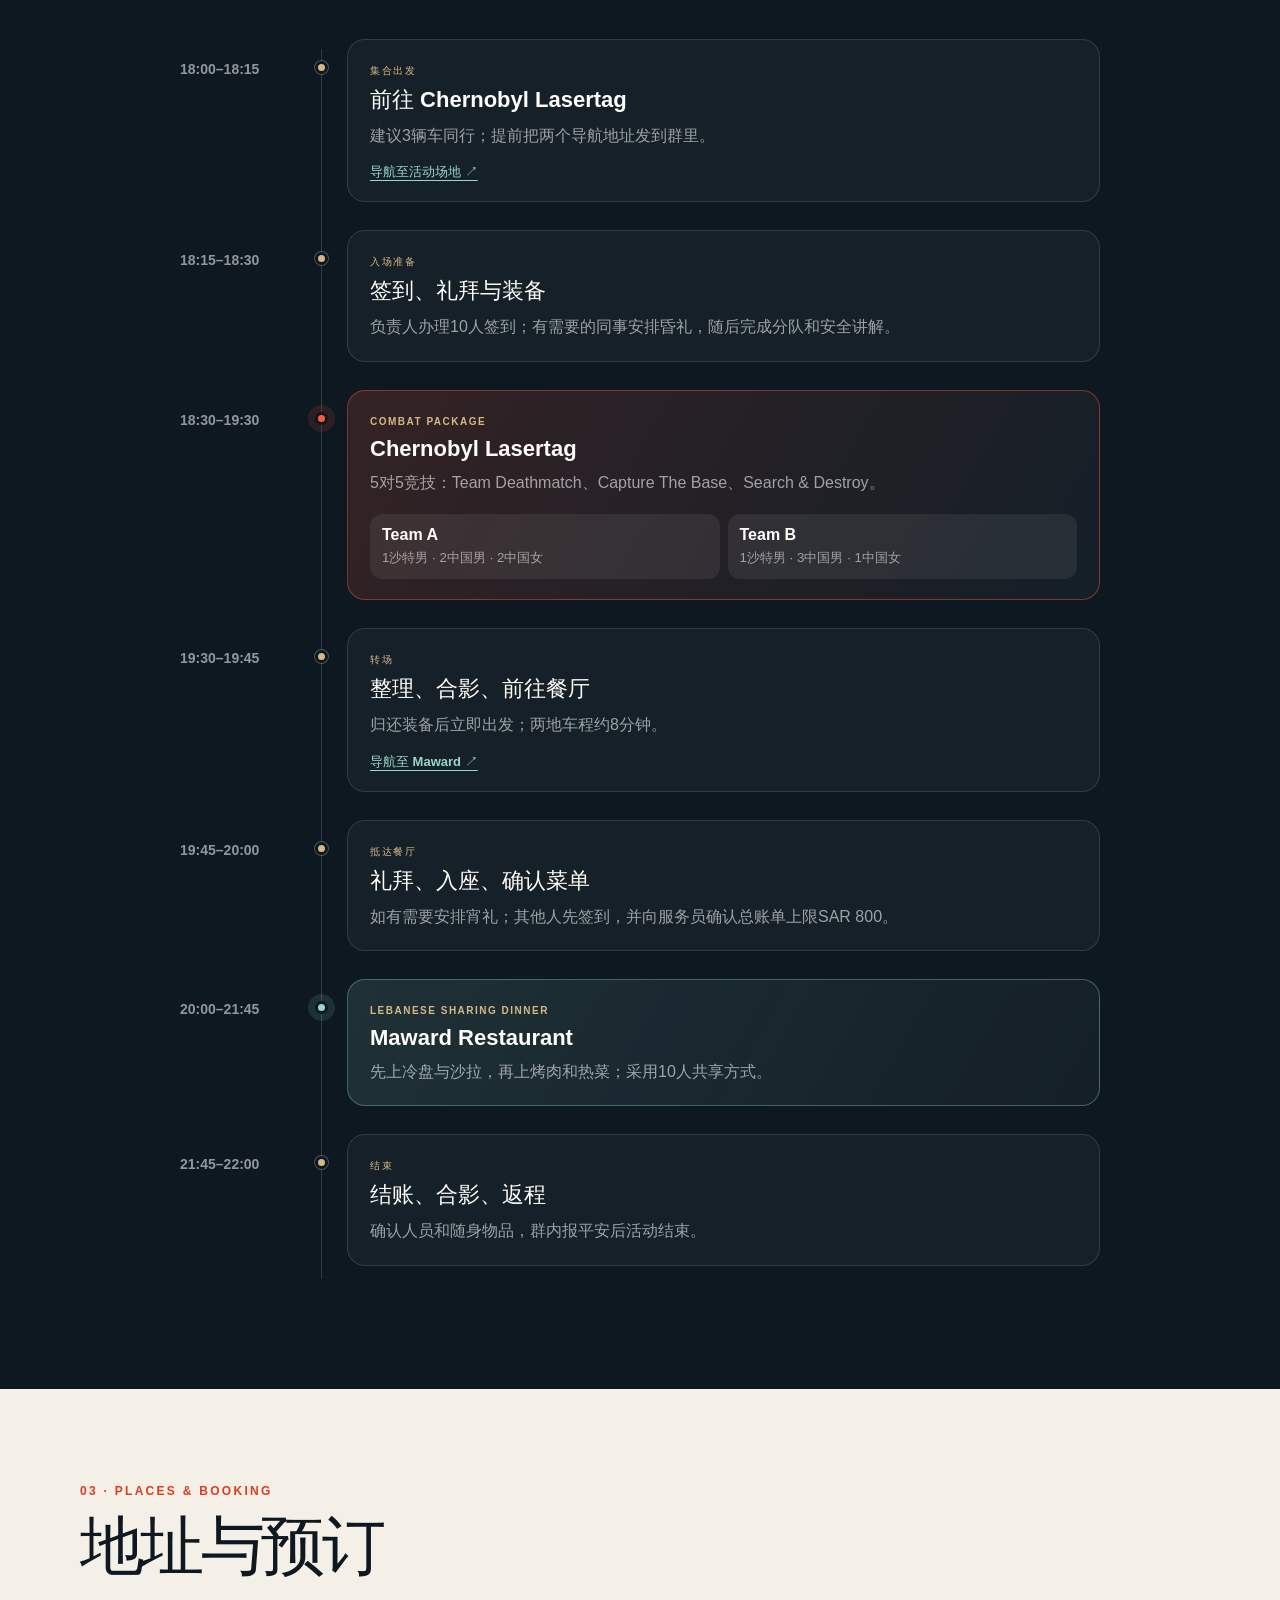
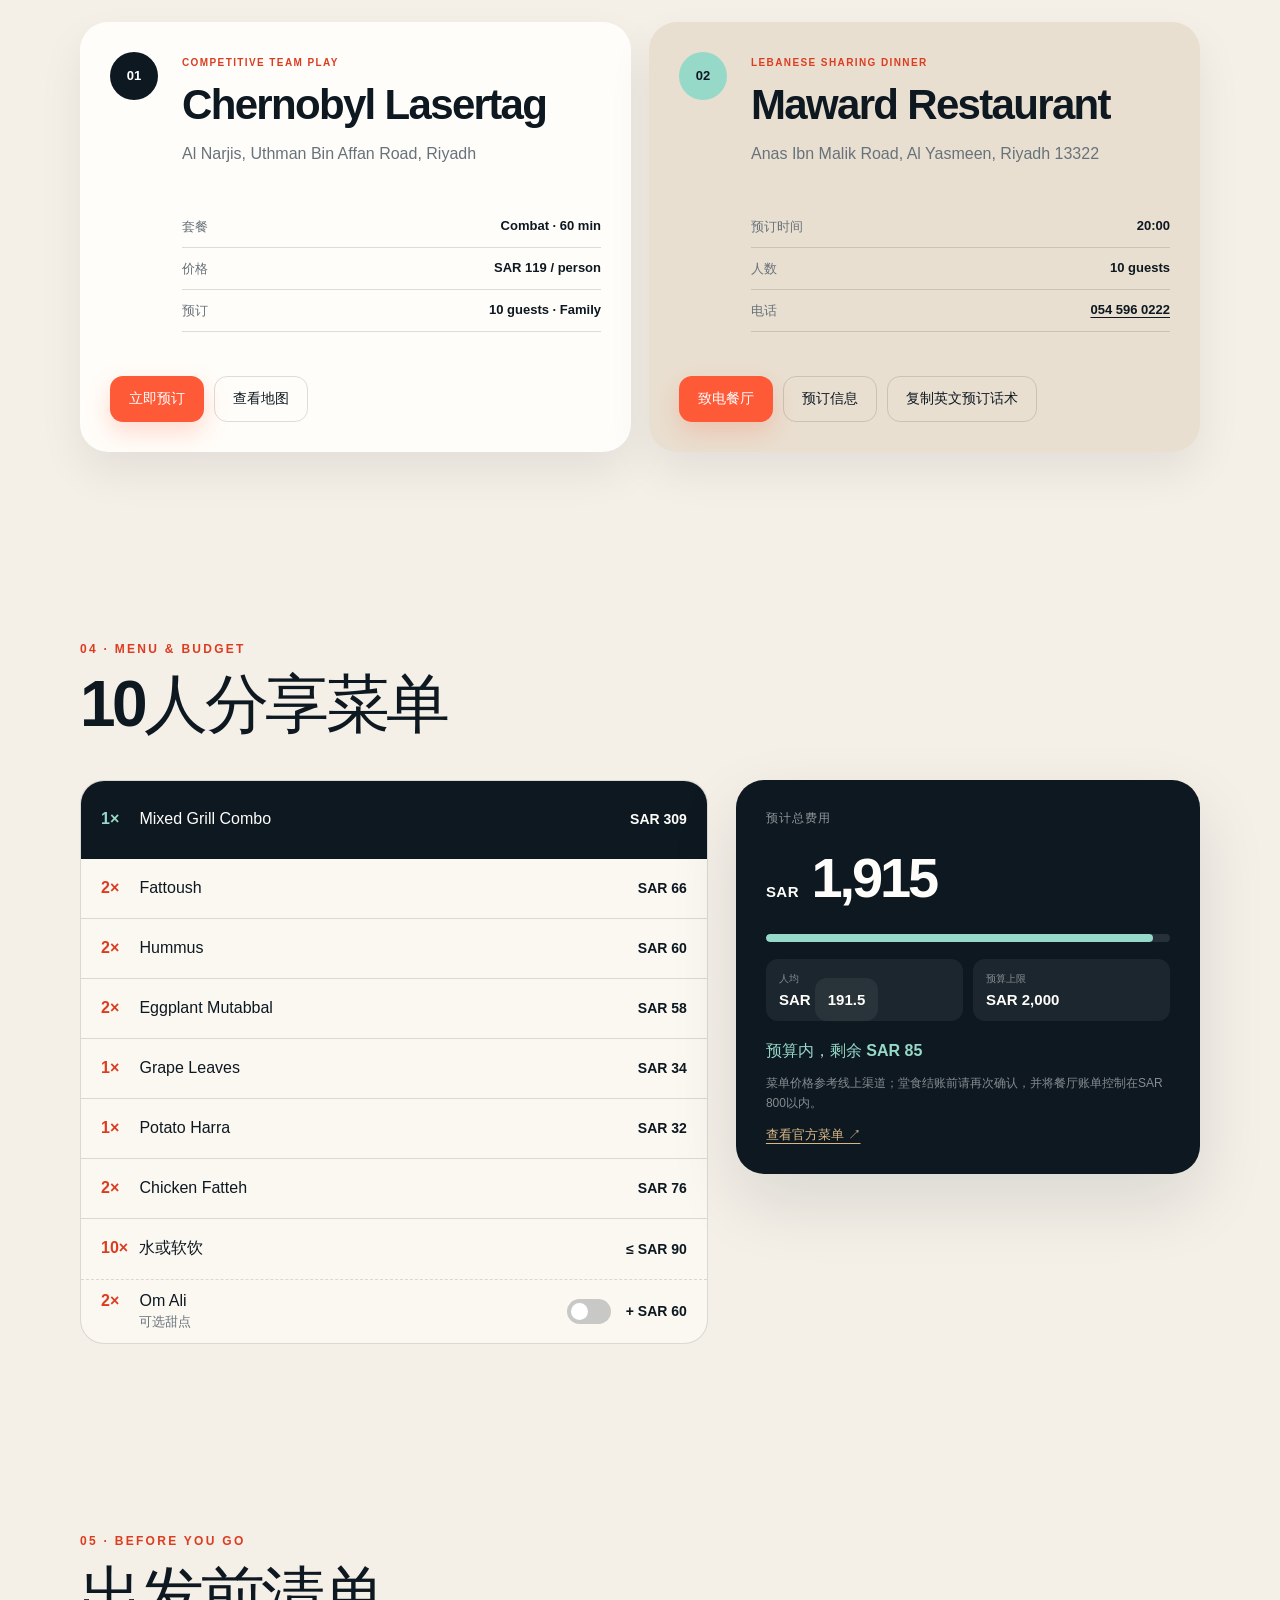
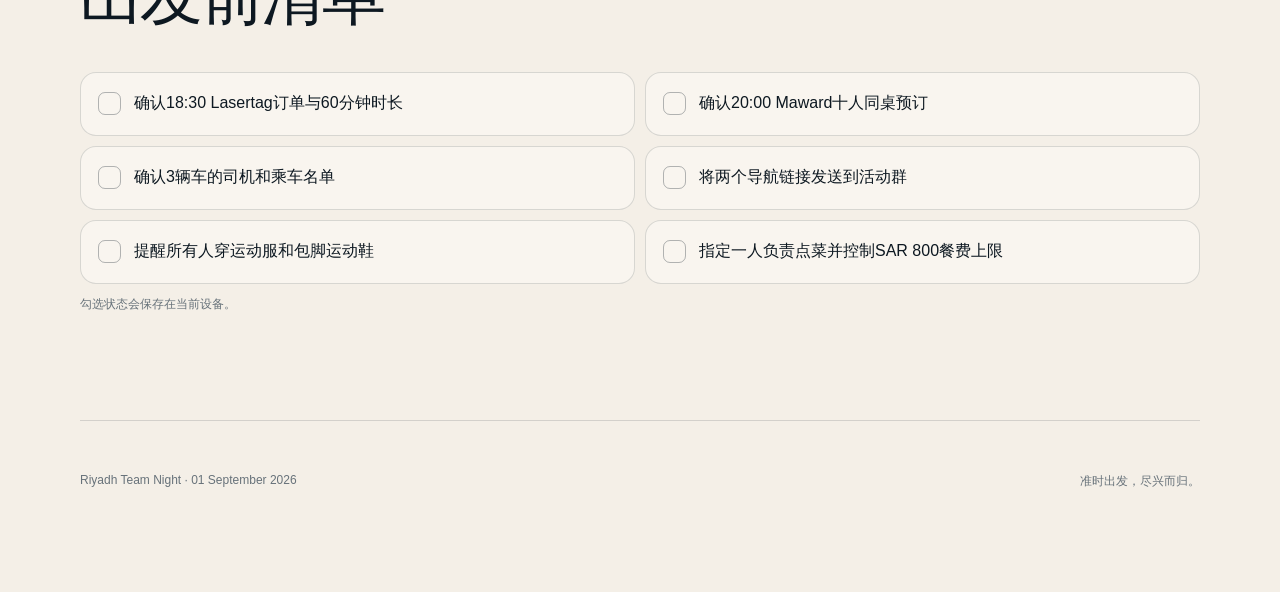
==== commit 075358bb: "Add team organization to event page" ====
--- a/index.html
+++ b/index.html
@@ -31,6 +31,13 @@
       <section class="hero section-shell">
         <div class="hero-copy">
           <p class="eyebrow" data-i18n="heroEyebrow">TEAM NIGHT · RIYADH</p>
+          <div class="org-path" aria-label="Organization">
+            <span>Keeta</span>
+            <i>/</i>
+            <span>Merchant Business</span>
+            <i>/</i>
+            <strong>Sales Performance Optimization</strong>
+          </div>
           <h1 data-i18n="heroTitle">先开战，<br /><span>再开饭。</span></h1>
           <p class="hero-lead" data-i18n="heroLead">
             先用一场5对5激光对战打破隔阂，再围桌分享黎巴嫩晚餐。运动负责热场，晚餐负责把话聊开。
--- a/styles.css
+++ b/styles.css
@@ -63,6 +63,9 @@
 .section-shell { width: min(1120px, calc(100% - 40px)); margin: 0 auto; }
 .hero { display: grid; grid-template-columns: 1.25fr .75fr; align-items: center; gap: 70px; min-height: 720px; padding: 95px 0 85px; }
 .eyebrow, .section-kicker { margin: 0 0 16px; color: var(--signal-dark); font-size: 12px; font-weight: 900; letter-spacing: .19em; }
+.org-path { display: flex; flex-wrap: wrap; align-items: center; gap: 8px; width: fit-content; max-width: 100%; margin: 0 0 26px; padding: 9px 13px; border: 1px solid var(--line); border-radius: 999px; color: var(--muted); background: rgba(255,253,249,.48); font-size: 11px; font-weight: 700; }
+.org-path i { color: var(--signal); font-style: normal; }
+.org-path strong { color: var(--ink); }
 .hero h1 { margin: 0; font-size: clamp(62px, 8vw, 112px); line-height: .88; letter-spacing: -.075em; }
 .hero h1 span { color: var(--signal); }
 .hero-lead { max-width: 600px; margin: 34px 0 0; color: #45535d; font-size: 19px; line-height: 1.8; }
@@ -198,6 +201,7 @@
   .brand > span:last-child { display: none; }
   .hero { padding: 62px 0 55px; }
   .hero h1 { font-size: 61px; }
+  .org-path { gap: 6px; border-radius: 15px; line-height: 1.45; }
   .hero-lead { margin-top: 25px; font-size: 16px; }
   .hero-actions .button { flex: 1; }
   .event-pass { padding: 22px; }
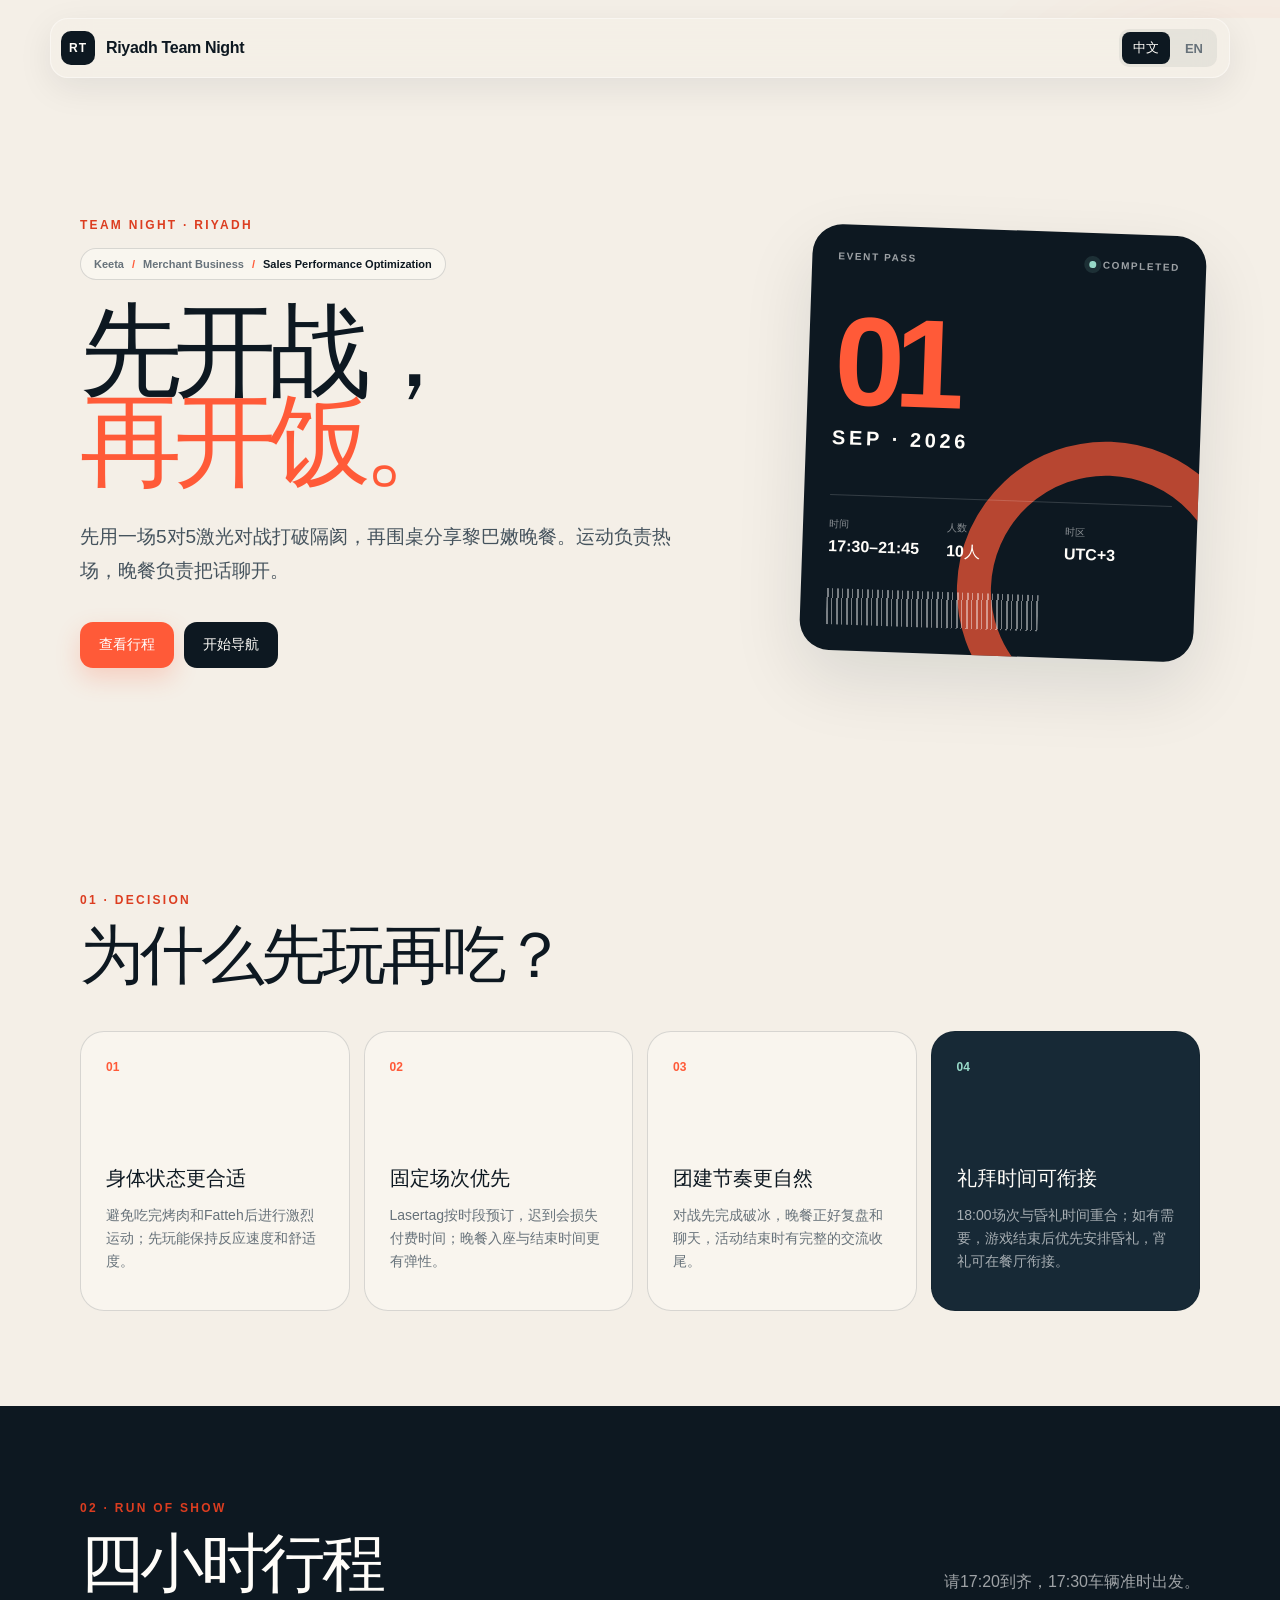
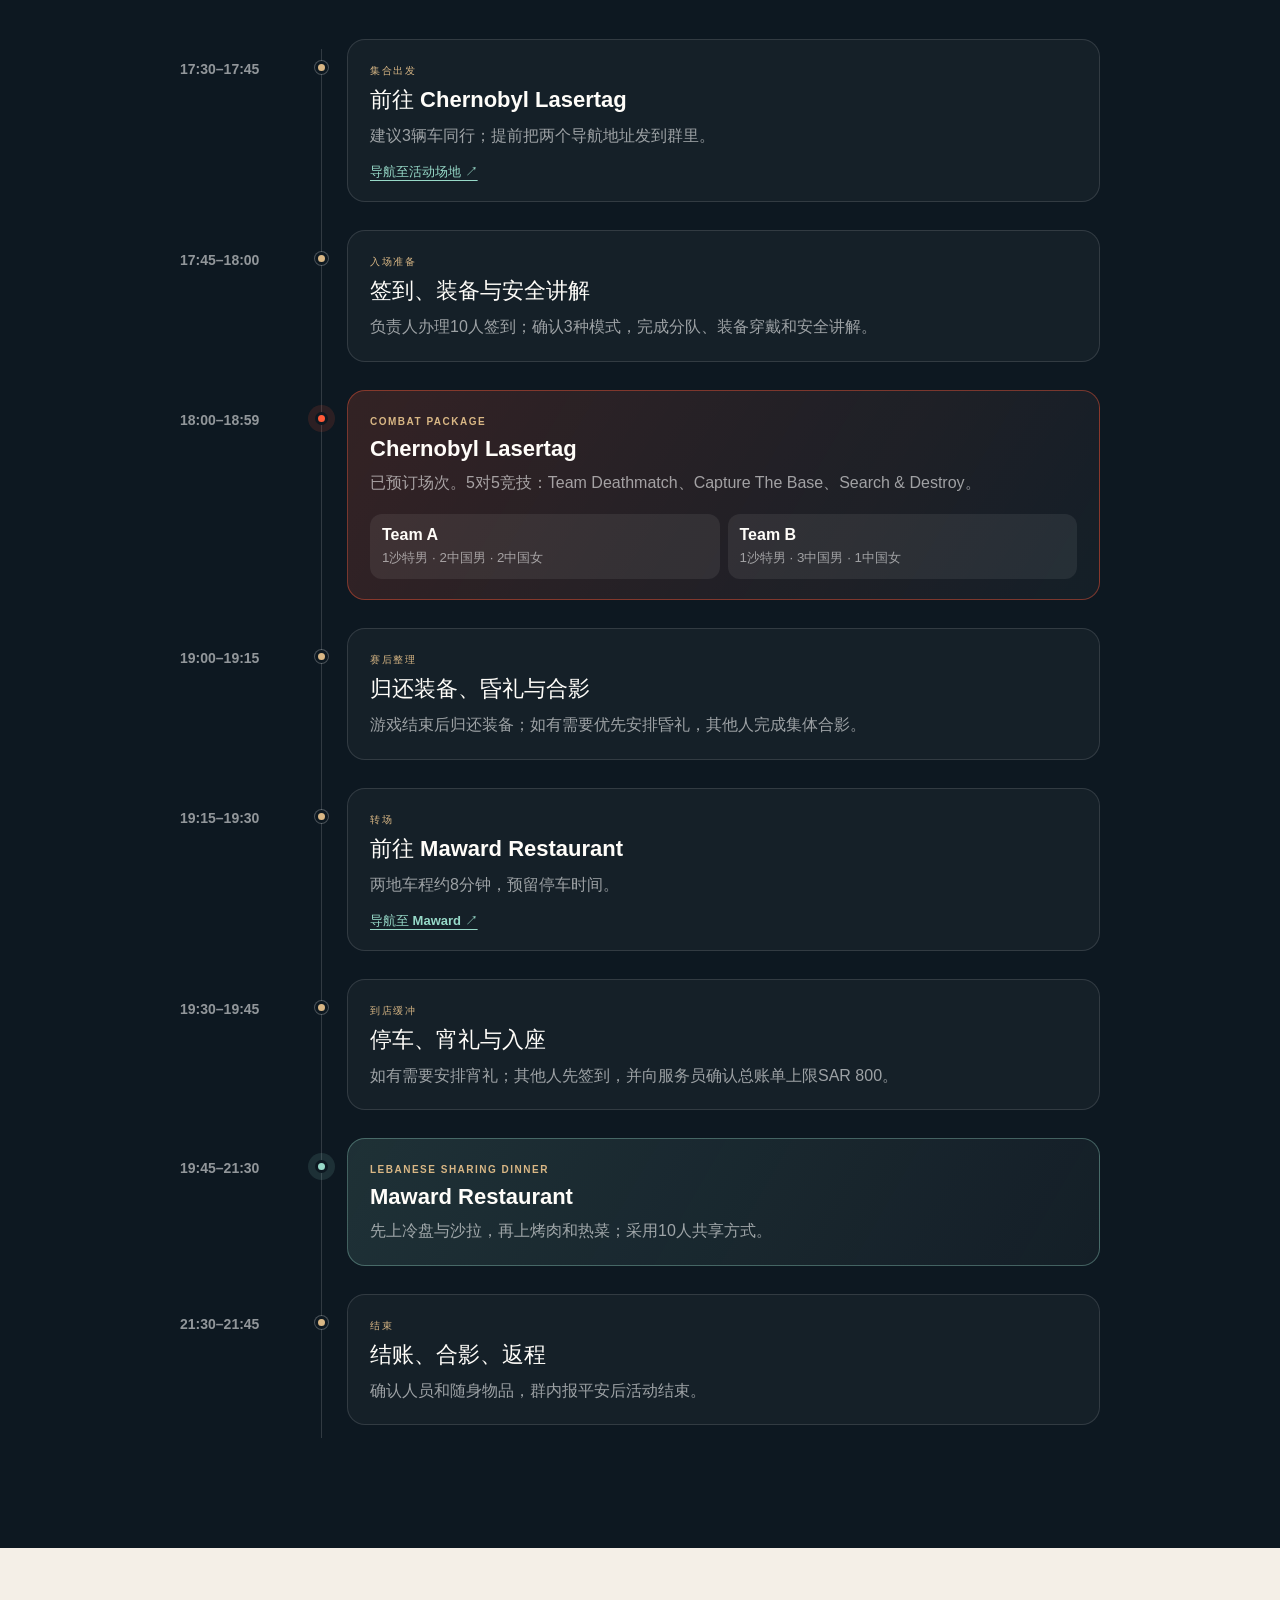
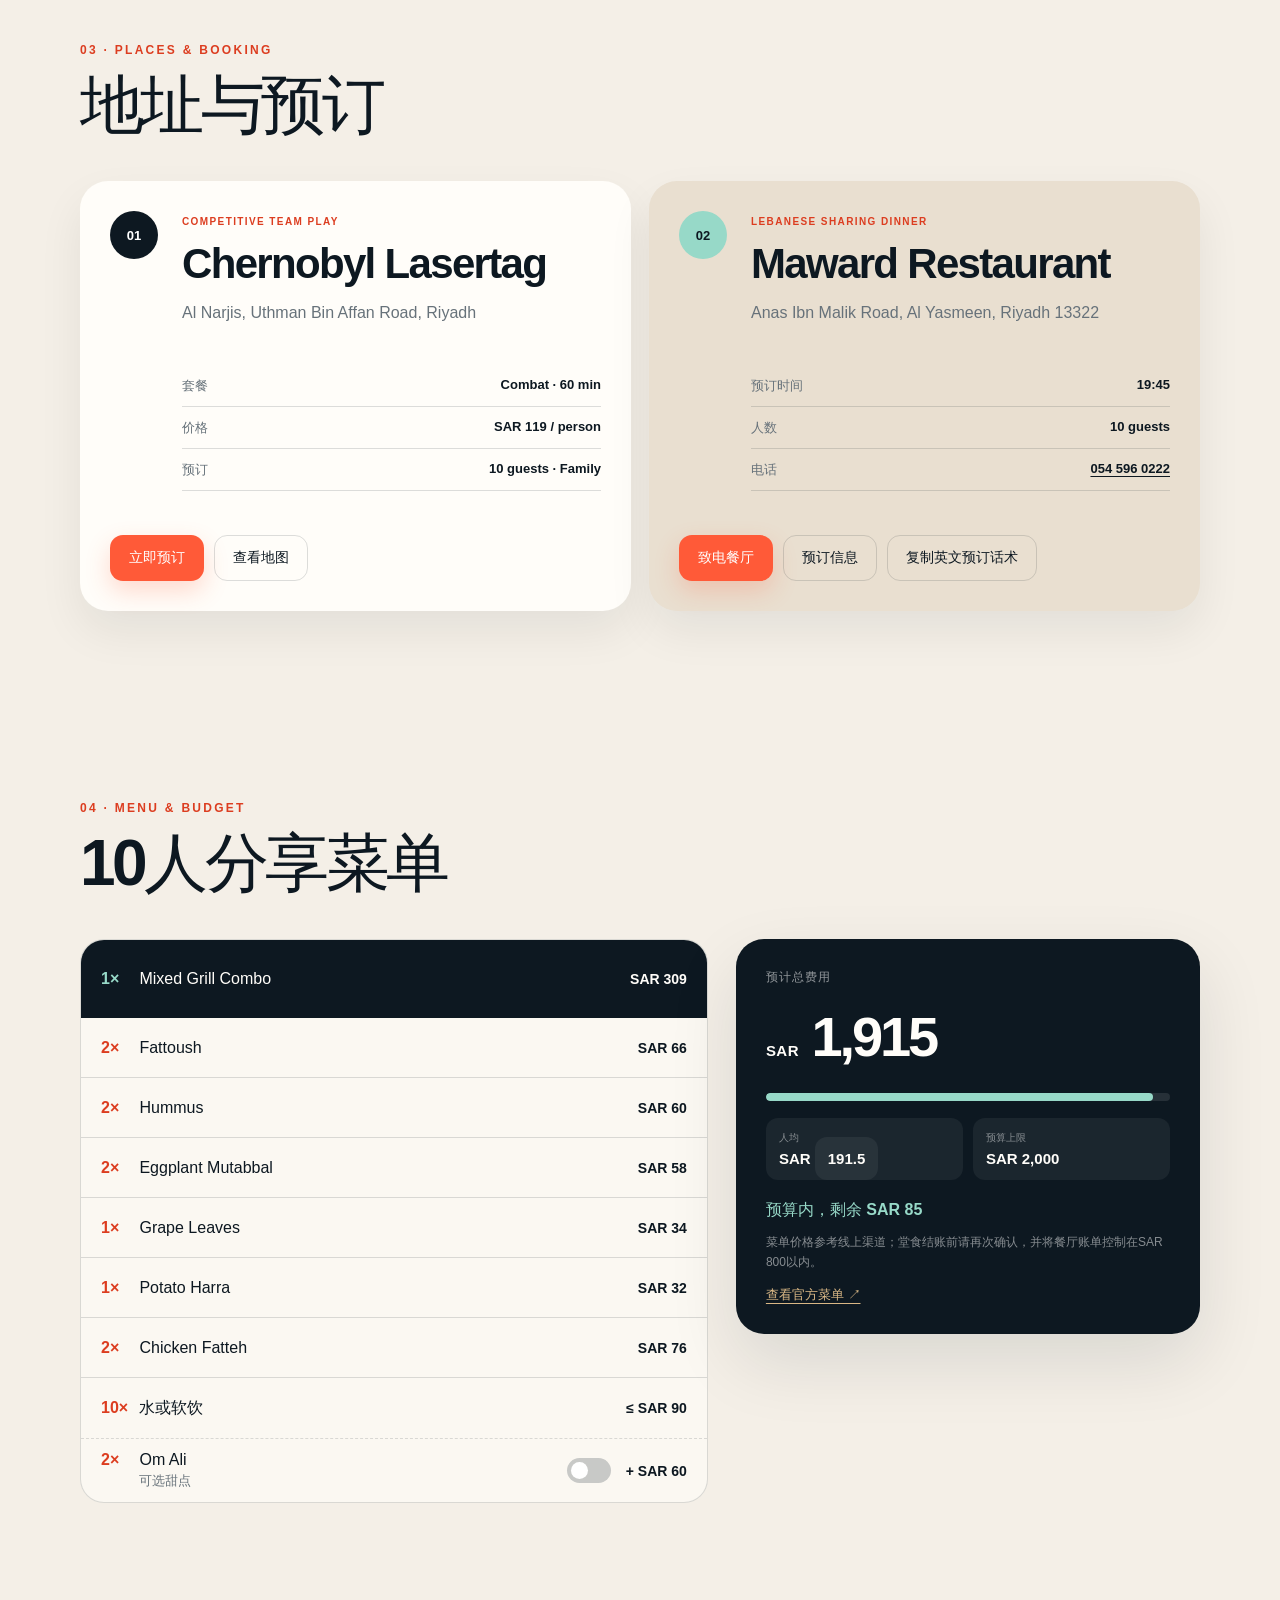
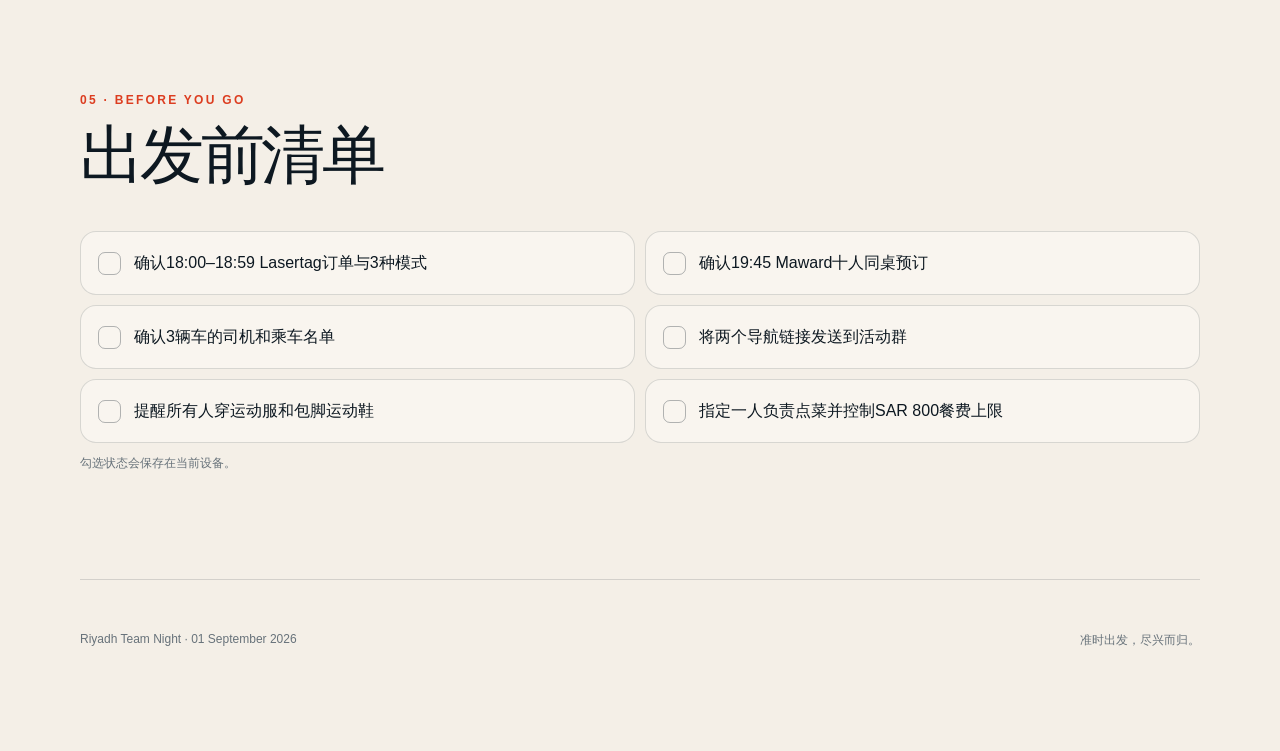
==== commit e33f260e: "Move event schedule to confirmed laser tag slot" ====
--- a/index.html
+++ b/index.html
@@ -64,7 +64,7 @@
           <dl class="pass-details">
             <div>
               <dt data-i18n="timeLabel">时间</dt>
-              <dd>18:00–22:00</dd>
+              <dd>17:30–21:45</dd>
             </div>
             <div>
               <dt data-i18n="peopleLabel">人数</dt>
@@ -103,7 +103,7 @@
           <article class="reason-card prayer-card">
             <span class="reason-number">04</span>
             <h3 data-i18n="reasonFourTitle">礼拜时间可衔接</h3>
-            <p data-i18n="reasonFourBody">如有需要，可在18:15到场后安排昏礼，并在20:00晚餐前安排宵礼。</p>
+            <p data-i18n="reasonFourBody">18:00场次与昏礼时间重合；如有需要，游戏结束后优先安排昏礼，宵礼可在餐厅衔接。</p>
           </article>
         </div>
       </section>
@@ -114,12 +114,12 @@
             <p class="section-kicker">02 · RUN OF SHOW</p>
             <h2 id="schedule-title" data-i18n="scheduleTitle">四小时行程</h2>
           </div>
-          <p class="section-note" data-i18n="scheduleNote">请17:50到齐，18:00车辆准时出发。</p>
+          <p class="section-note" data-i18n="scheduleNote">请17:20到齐，17:30车辆准时出发。</p>
         </div>
 
         <div class="timeline">
           <article class="timeline-item is-transit">
-            <time>18:00–18:15</time>
+            <time>17:30–17:45</time>
             <div class="timeline-dot"></div>
             <div class="timeline-card">
               <span class="tag" data-i18n="transitTag">集合出发</span>
@@ -130,22 +130,22 @@
           </article>
 
           <article class="timeline-item">
-            <time>18:15–18:30</time>
+            <time>17:45–18:00</time>
             <div class="timeline-dot"></div>
             <div class="timeline-card">
               <span class="tag" data-i18n="prepareTag">入场准备</span>
-              <h3 data-i18n="checkinTitle">签到、礼拜与装备</h3>
-              <p data-i18n="checkinBody">负责人办理10人签到；有需要的同事安排昏礼，随后完成分队和安全讲解。</p>
+              <h3 data-i18n="checkinTitle">签到、装备与安全讲解</h3>
+              <p data-i18n="checkinBody">负责人办理10人签到；确认3种模式，完成分队、装备穿戴和安全讲解。</p>
             </div>
           </article>
 
           <article class="timeline-item is-highlight">
-            <time>18:30–19:30</time>
+            <time>18:00–18:59</time>
             <div class="timeline-dot"></div>
             <div class="timeline-card">
               <span class="tag">COMBAT PACKAGE</span>
               <h3>Chernobyl Lasertag</h3>
-              <p data-i18n="gameBody">5对5竞技：Team Deathmatch、Capture The Base、Search &amp; Destroy。</p>
+              <p data-i18n="gameBody">已预订场次。5对5竞技：Team Deathmatch、Capture The Base、Search &amp; Destroy。</p>
               <div class="team-split">
                 <span><b>Team A</b><small data-i18n="teamA">1沙特男 · 2中国男 · 2中国女</small></span>
                 <span><b>Team B</b><small data-i18n="teamB">1沙特男 · 3中国男 · 1中国女</small></span>
@@ -154,28 +154,38 @@
           </article>
 
           <article class="timeline-item is-transit">
+            <time>19:00–19:15</time>
+            <div class="timeline-dot"></div>
+            <div class="timeline-card">
+              <span class="tag" data-i18n="transferTag">赛后整理</span>
+              <h3 data-i18n="transferTitle">归还装备、昏礼与合影</h3>
+              <p data-i18n="transferBody">游戏结束后归还装备；如有需要优先安排昏礼，其他人完成集体合影。</p>
+            </div>
+          </article>
+
+          <article class="timeline-item">
+            <time>19:15–19:30</time>
+            <div class="timeline-dot"></div>
+            <div class="timeline-card">
+              <span class="tag" data-i18n="arrivalTag">转场</span>
+              <h3 data-i18n="arrivalTitle">前往 Maward Restaurant</h3>
+              <p data-i18n="arrivalBody">两地车程约8分钟，预留停车时间。</p>
+              <a href="https://www.google.com/maps/dir/?api=1&origin=Chernobyl%20Lasertag%2C%20Riyadh&destination=Maward%20Restaurant%20Al%20Yasmeen%2C%20Riyadh&travelmode=driving" target="_blank" rel="noreferrer" data-i18n="navDinner">导航至 Maward ↗</a>
+            </div>
+          </article>
+
+          <article class="timeline-item">
             <time>19:30–19:45</time>
             <div class="timeline-dot"></div>
             <div class="timeline-card">
-              <span class="tag" data-i18n="transferTag">转场</span>
-              <h3 data-i18n="transferTitle">整理、合影、前往餐厅</h3>
-              <p data-i18n="transferBody">归还装备后立即出发；两地车程约8分钟。</p>
-              <a href="https://www.google.com/maps/dir/?api=1&origin=Chernobyl%20Lasertag%2C%20Riyadh&destination=Maward%20Restaurant%20Al%20Yasmeen%2C%20Riyadh&travelmode=driving" target="_blank" rel="noreferrer" data-i18n="navDinner">导航至 Maward ↗</a>
-            </div>
-          </article>
-
-          <article class="timeline-item">
-            <time>19:45–20:00</time>
-            <div class="timeline-dot"></div>
-            <div class="timeline-card">
-              <span class="tag" data-i18n="arrivalTag">抵达餐厅</span>
-              <h3 data-i18n="arrivalTitle">礼拜、入座、确认菜单</h3>
-              <p data-i18n="arrivalBody">如有需要安排宵礼；其他人先签到，并向服务员确认总账单上限SAR 800。</p>
+              <span class="tag" data-i18n="seatTag">到店缓冲</span>
+              <h3 data-i18n="seatTitle">停车、宵礼与入座</h3>
+              <p data-i18n="seatBody">如有需要安排宵礼；其他人先签到，并向服务员确认总账单上限SAR 800。</p>
             </div>
           </article>
 
           <article class="timeline-item is-highlight is-dinner">
-            <time>20:00–21:45</time>
+            <time>19:45–21:30</time>
             <div class="timeline-dot"></div>
             <div class="timeline-card">
               <span class="tag">LEBANESE SHARING DINNER</span>
@@ -185,7 +195,7 @@
           </article>
 
           <article class="timeline-item">
-            <time>21:45–22:00</time>
+            <time>21:30–21:45</time>
             <div class="timeline-dot"></div>
             <div class="timeline-card">
               <span class="tag" data-i18n="finishTag">结束</span>
@@ -227,7 +237,7 @@
               <h3>Maward Restaurant</h3>
               <p class="address">Anas Ibn Malik Road, Al Yasmeen, Riyadh 13322</p>
               <dl class="place-facts">
-                <div><dt data-i18n="reservationTime">预订时间</dt><dd>20:00</dd></div>
+                <div><dt data-i18n="reservationTime">预订时间</dt><dd>19:45</dd></div>
                 <div><dt data-i18n="partySize">人数</dt><dd>10 guests</dd></div>
                 <div><dt data-i18n="phoneLabel">电话</dt><dd><a href="tel:+966545960222">054 596 0222</a></dd></div>
               </dl>
@@ -284,8 +294,8 @@
           <h2 id="checklist-title" data-i18n="checklistTitle">出发前清单</h2>
         </div>
         <div class="checklist-grid">
-          <label><input type="checkbox" data-check="laser-booking" /><i></i><span data-i18n="checkOne">确认18:30 Lasertag订单与60分钟时长</span></label>
-          <label><input type="checkbox" data-check="restaurant-booking" /><i></i><span data-i18n="checkTwo">确认20:00 Maward十人同桌预订</span></label>
+          <label><input type="checkbox" data-check="laser-booking" /><i></i><span data-i18n="checkOne">确认18:00–18:59 Lasertag订单与3种模式</span></label>
+          <label><input type="checkbox" data-check="restaurant-booking" /><i></i><span data-i18n="checkTwo">确认19:45 Maward十人同桌预订</span></label>
           <label><input type="checkbox" data-check="drivers" /><i></i><span data-i18n="checkThree">确认3辆车的司机和乘车名单</span></label>
           <label><input type="checkbox" data-check="maps" /><i></i><span data-i18n="checkFour">将两个导航链接发送到活动群</span></label>
           <label><input type="checkbox" data-check="clothing" /><i></i><span data-i18n="checkFive">提醒所有人穿运动服和包脚运动鞋</span></label>
